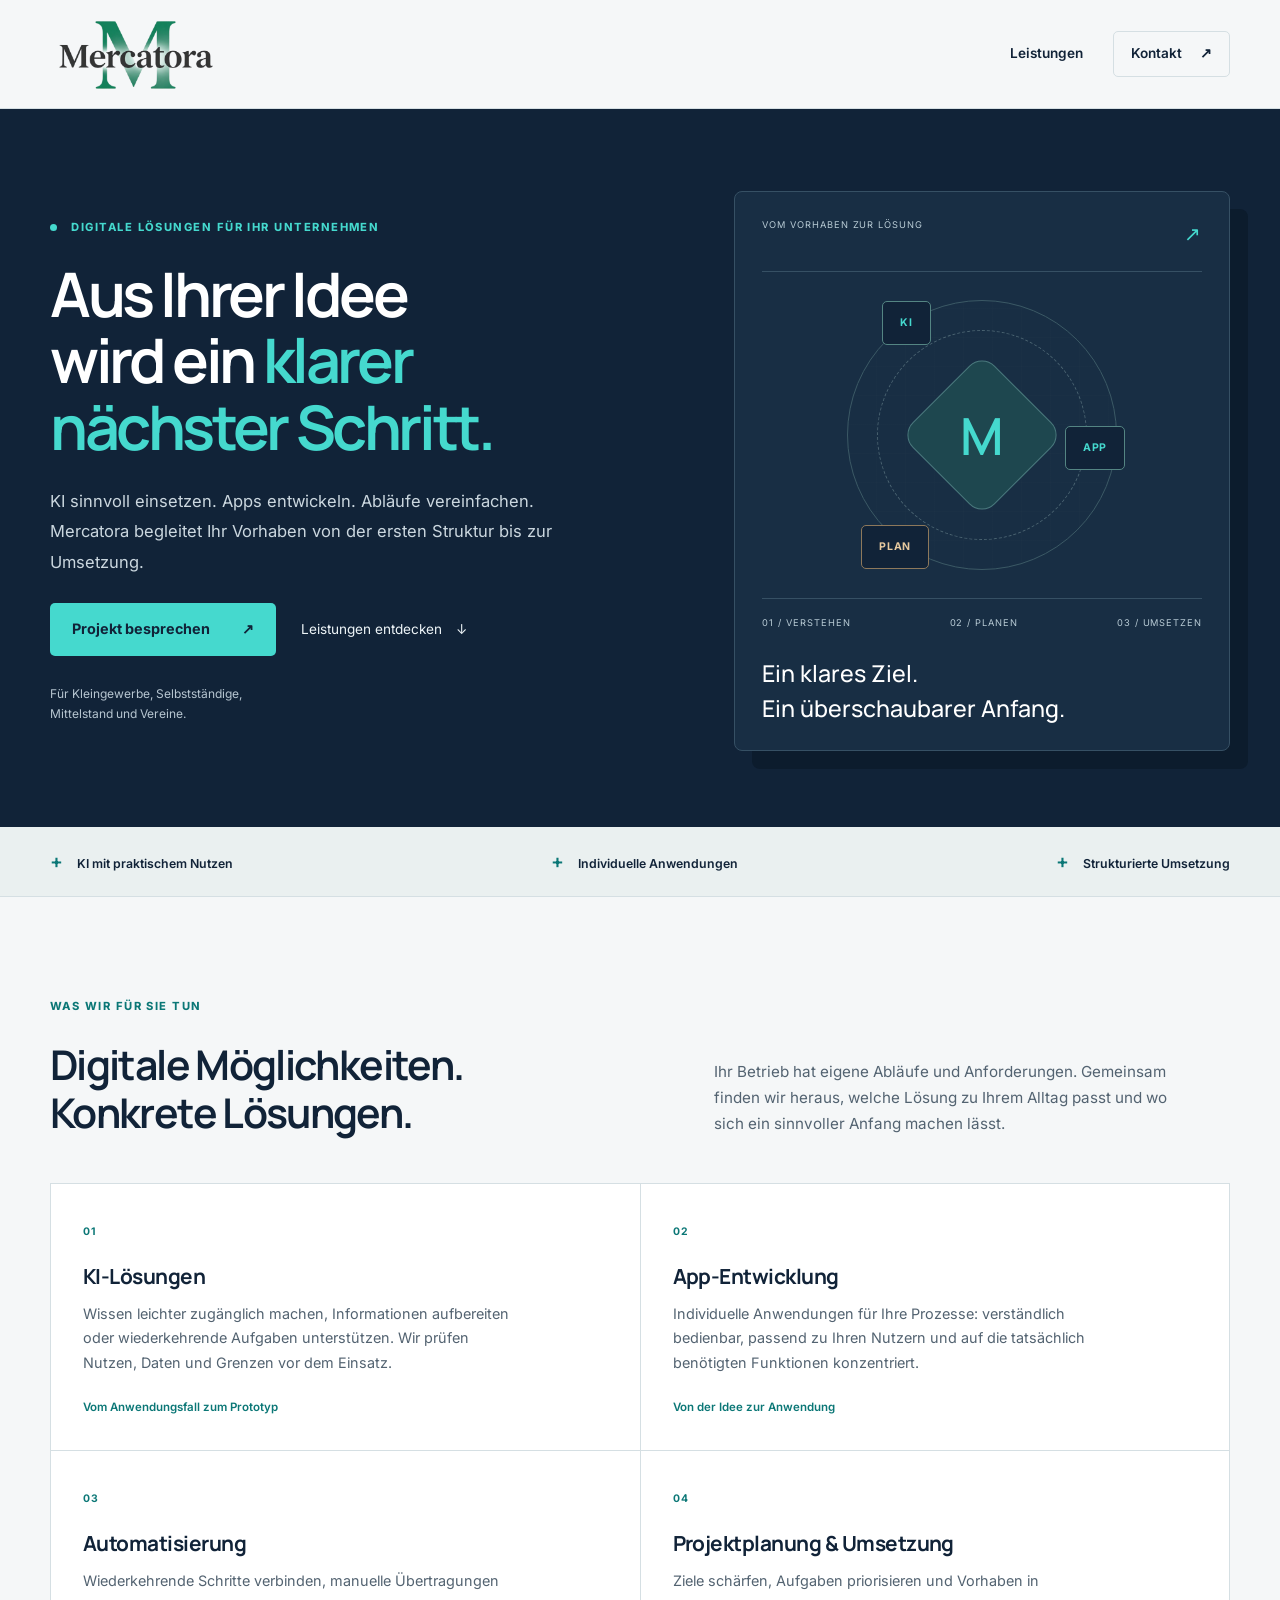
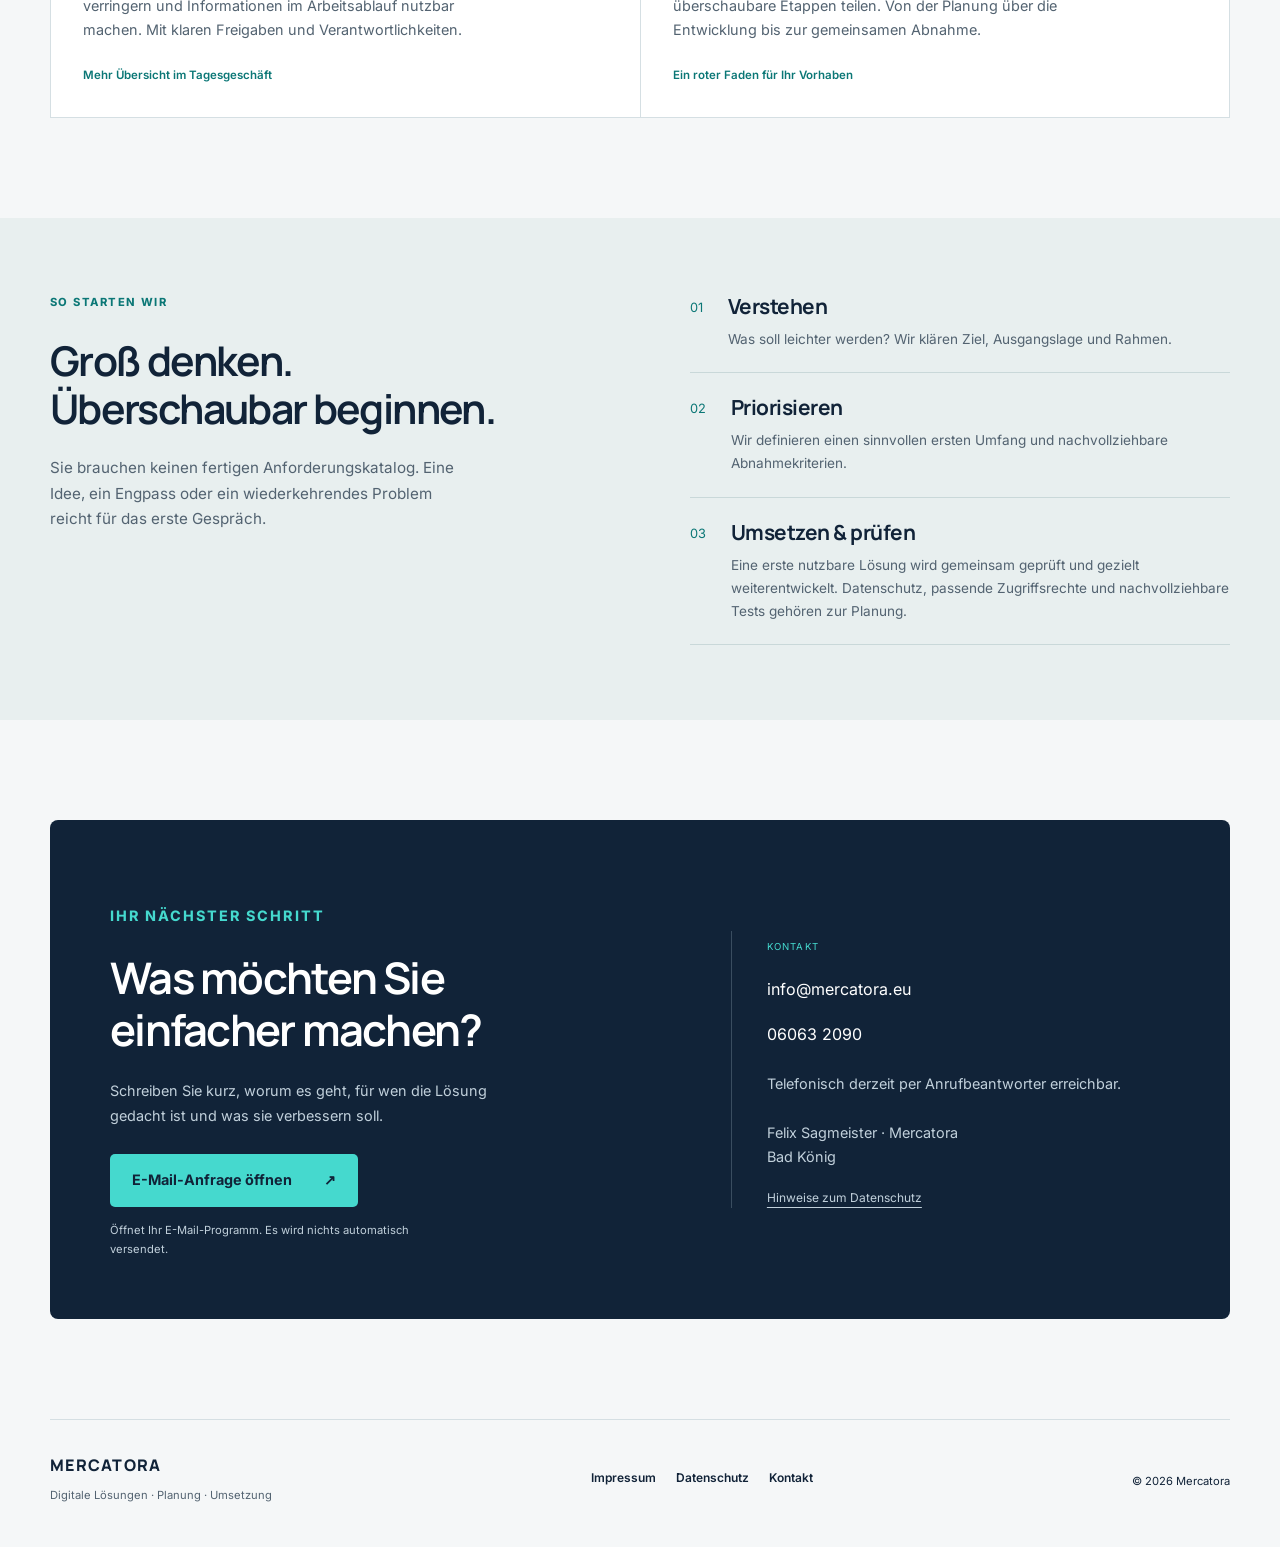
==== index.html @ 5beb7056 "Hide commerce sections and review privacy SEO and static site security" ====
<!doctype html>
<html lang="de">
<head>
<meta charset="utf-8">
<meta name="viewport" content="width=device-width, initial-scale=1">
<meta name="theme-color" content="#112338">
<meta name="referrer" content="strict-origin-when-cross-origin">
<meta http-equiv="Content-Security-Policy" content="default-src 'none'; script-src 'none'; style-src 'self'; font-src 'self'; img-src 'self'; connect-src 'none'; frame-src 'none'; worker-src 'none'; object-src 'none'; base-uri 'none'; form-action 'none'; upgrade-insecure-requests">
<link rel="icon" href="mercatora_logo_favicon.png">
<link rel="stylesheet" href="assets/site.css">
<title>Mercatora – KI, Apps & Automatisierung für Unternehmen</title>
<meta name="description" content="KI-Lösungen, App-Entwicklung, Automatisierung und Projektplanung für Kleingewerbe, Selbstständige, Mittelstand und Vereine. Von der Idee bis zur Umsetzung.">
<link rel="canonical" href="https://www.mercatora.eu/">
<meta property="og:type" content="website">
<meta property="og:locale" content="de_DE">
<meta property="og:title" content="Mercatora – KI, Apps &amp; Automatisierung für Unternehmen">
<meta property="og:description" content="Digitale Lösungen, Projektplanung und Umsetzung für Kleingewerbe, Selbstständige, Mittelstand und Vereine.">
<meta property="og:url" content="https://www.mercatora.eu/">
</head>
<body>
<a class="skip" href="#inhalt">Zum Inhalt</a>
<header>
<div class="wrap nav">
<a class="brand" href="index.html" aria-label="Mercatora Startseite">
<img class="brand-logo" src="mercatora_logo.png" alt="Mercatora" width="170" height="92">

</a>
<nav aria-label="Hauptnavigation">
<a href="index.html#leistungen">Leistungen</a>
<a class="nav-contact" href="index.html#kontakt">Kontakt <span aria-hidden="true">↗</span>
</a>
</nav>
</div>
</header>
<main id="inhalt">
<section class="hero">
<div class="wrap hero-grid">
<div>
<p class="eyebrow light">
<span>
</span> DIGITALE LÖSUNGEN FÜR IHR UNTERNEHMEN</p>
<h1>Aus Ihrer Idee<br>wird ein <em>klarer<br>nächster Schritt.</em>
</h1>
<p class="intro">KI sinnvoll einsetzen. Apps entwickeln. Abläufe vereinfachen. Mercatora begleitet Ihr Vorhaben von der ersten Struktur bis zur Umsetzung.</p>
<div class="actions">
<a class="button mint" href="#kontakt">Projekt besprechen <span aria-hidden="true">↗</span>
</a>
<a class="text-link" href="#leistungen">Leistungen entdecken <span aria-hidden="true">↓</span>
</a>
</div>
<p class="audience">Für Kleingewerbe, Selbstständige,<br>Mittelstand und Vereine.</p>
</div>
<aside class="project-map" aria-label="Von der Idee zur Umsetzung">
<div class="map-top">
<span>VOM VORHABEN ZUR LÖSUNG</span>
<span aria-hidden="true">↗</span>
</div>
<div class="orbit" aria-hidden="true">
<div class="orbit-inner">
<span>M</span>
</div>
<b class="node n1">KI</b>
<b class="node n2">APP</b>
<b class="node n3">PLAN</b>
</div>
<div class="map-bottom">
<span>01 / VERSTEHEN</span>
<span>02 / PLANEN</span>
<span>03 / UMSETZEN</span>
</div>
<p>Ein klares Ziel.<br>Ein überschaubarer Anfang.</p>
</aside>
</div>
</section>
<div class="promise">
<div class="wrap">
<span>KI mit praktischem Nutzen</span>
<span>Individuelle Anwendungen</span>
<span>Strukturierte Umsetzung</span>
</div>
</div>
<section class="section wrap" id="leistungen">
<div class="section-head">
<div>
<p class="eyebrow">WAS WIR FÜR SIE TUN</p>
<h2>Digitale Möglichkeiten.<br>Konkrete Lösungen.</h2>
</div>
<p>Ihr Betrieb hat eigene Abläufe und Anforderungen. Gemeinsam finden wir heraus, welche Lösung zu Ihrem Alltag passt und wo sich ein sinnvoller Anfang machen lässt.</p>
</div>
<div class="services">
<article>
<span class="number">01</span>
<h3>KI-Lösungen</h3>
<p>Wissen leichter zugänglich machen, Informationen aufbereiten oder wiederkehrende Aufgaben unterstützen. Wir prüfen Nutzen, Daten und Grenzen vor dem Einsatz.</p>
<span class="service-note">Vom Anwendungsfall zum Prototyp</span>
</article>
<article>
<span class="number">02</span>
<h3>App-Entwicklung</h3>
<p>Individuelle Anwendungen für Ihre Prozesse: verständlich bedienbar, passend zu Ihren Nutzern und auf die tatsächlich benötigten Funktionen konzentriert.</p>
<span class="service-note">Von der Idee zur Anwendung</span>
</article>
<article>
<span class="number">03</span>
<h3>Automatisierung</h3>
<p>Wiederkehrende Schritte verbinden, manuelle Übertragungen verringern und Informationen im Arbeitsablauf nutzbar machen. Mit klaren Freigaben und Verantwortlichkeiten.</p>
<span class="service-note">Mehr Übersicht im Tagesgeschäft</span>
</article>
<article>
<span class="number">04</span>
<h3>Projektplanung & Umsetzung</h3>
<p>Ziele schärfen, Aufgaben priorisieren und Vorhaben in überschaubare Etappen teilen. Von der Planung über die Entwicklung bis zur gemeinsamen Abnahme.</p>
<span class="service-note">Ein roter Faden für Ihr Vorhaben</span>
</article>
</div>
</section>
<section class="process">
<div class="wrap process-grid">
<div>
<p class="eyebrow">SO STARTEN WIR</p>
<h2>Groß denken.<br>Überschaubar beginnen.</h2>
<p>Sie brauchen keinen fertigen Anforderungskatalog. Eine Idee, ein Engpass oder ein wiederkehrendes Problem reicht für das erste Gespräch.</p>
</div>
<ol>
<li>
<span>01</span>
<div>
<h3>Verstehen</h3>
<p>Was soll leichter werden? Wir klären Ziel, Ausgangslage und Rahmen.</p>
</div>
</li>
<li>
<span>02</span>
<div>
<h3>Priorisieren</h3>
<p>Wir definieren einen sinnvollen ersten Umfang und nachvollziehbare Abnahmekriterien.</p>
</div>
</li>
<li>
<span>03</span>
<div>
<h3>Umsetzen & prüfen</h3>
<p>Eine erste nutzbare Lösung wird gemeinsam geprüft und gezielt weiterentwickelt. Datenschutz, passende Zugriffsrechte und nachvollziehbare Tests gehören zur Planung.</p>
</div>
</li>
</ol>
</div>
</section>
<section class="section wrap" id="kontakt">
<div class="contact">
<div>
<p class="eyebrow light">IHR NÄCHSTER SCHRITT</p>
<h2>Was möchten Sie<br>einfacher machen?</h2>
<p>Schreiben Sie kurz, worum es geht, für wen die Lösung gedacht ist und was sie verbessern soll.</p>
<a class="button mint" href="mailto:info@mercatora.eu?subject=Projektanfrage%20Mercatora">E-Mail-Anfrage öffnen <span aria-hidden="true">↗</span>
</a>
<p class="mail-note">Öffnet Ihr E-Mail-Programm. Es wird nichts automatisch versendet.</p>
</div>
<div class="contact-details">
<span>KONTAKT</span>
<a href="mailto:info@mercatora.eu">info@mercatora.eu</a>
<a href="tel:+4960632090">06063 2090</a>
<p>Telefonisch derzeit per Anrufbeantworter erreichbar.</p>
<p>Felix Sagmeister · Mercatora<br>Bad König</p>
<a class="privacy-link" href="impressum.html#datenschutz">Hinweise zum Datenschutz</a>
</div>
</div>
</section>
</main>
<footer>
<div class="wrap footer">
<div>
<a class="wordmark" href="index.html">MERCATORA</a>
<p>Digitale Lösungen · Planung · Umsetzung</p>
</div>
<nav aria-label="Rechtliche Informationen">
<a href="impressum.html">Impressum</a>
<a href="impressum.html#datenschutz">Datenschutz</a>
<a href="index.html#kontakt">Kontakt</a>
</nav>
<span>© 2026 Mercatora</span>
</div>
</footer>
</body>
</html>
---- assets/site.css ----
@font-face{font-family:Manrope;src:url(fonts/manrope-latin.woff2) format('woff2');font-weight:200 800;font-display:swap}@font-face{font-family:Inter;src:url(fonts/inter-latin.woff2) format('woff2');font-weight:100 900;font-display:swap}
:root{--navy:#112338;--petrol:#0B7776;--mint:#45D9CE;--bronze:#C89B55;--off:#F5F7F8;--muted:#536371;--line:#d5dfe3}*{box-sizing:border-box}html{scroll-behavior:smooth;scroll-padding-top:110px}body{margin:0;color:var(--navy);background:var(--off);font:16px/1.7 Inter,Arial,sans-serif}h1,h2,h3,.brand,.wordmark{font-family:Manrope,Arial,sans-serif}h1,h2,h3,p{margin:0}h1{font-size:clamp(2.6rem,4.8vw,4.9rem);font-weight:650;line-height:1.08;letter-spacing:-.055em}h1 em{font-style:normal;color:var(--mint)}h2{font-size:clamp(2rem,3.2vw,3.1rem);line-height:1.18;letter-spacing:-.04em;font-weight:650}h3{font-size:1.3rem;line-height:1.3;letter-spacing:-.025em}p{color:var(--muted)}a{color:inherit;text-underline-offset:5px}a:hover{text-decoration-thickness:2px}a:focus-visible,summary:focus-visible{outline:3px solid var(--petrol);outline-offset:5px}.hero a:focus-visible,.contact a:focus-visible{outline-color:var(--mint)}.wrap{width:min(1180px,calc(100% - 64px));margin:auto}header{background:var(--off);border-bottom:1px solid var(--line)}.nav{min-height:98px;display:flex;align-items:center;justify-content:space-between;gap:28px}.brand{display:flex;align-items:center;gap:12px;text-decoration:none;font-size:1.15rem;font-weight:800;letter-spacing:.07em}.brand img{border-radius:11px}.brand small{display:block;font:11px Inter,sans-serif;letter-spacing:.025em;color:var(--muted);margin-top:4px}nav{display:flex;gap:30px;align-items:center}nav a{display:inline-flex;align-items:center;min-height:44px;text-decoration:none;font-size:.85rem;font-weight:600}.nav-contact{border:1px solid var(--line);padding:10px 17px;border-radius:5px}.nav-contact span{margin-left:18px}.skip{position:absolute;top:-100px;background:white;padding:12px;z-index:10}.skip:focus{top:0}.hero{background:var(--navy);color:white;padding:82px 0 76px}.hero-grid{display:grid;grid-template-columns:1.25fr 1fr;gap:65px;align-items:center}.eyebrow{color:var(--petrol);font-size:.7rem;letter-spacing:.13em;font-weight:750;margin-bottom:24px}.eyebrow.light{color:var(--mint)}.eyebrow span{display:inline-block;width:7px;height:7px;background:var(--mint);border-radius:50%;margin-right:10px}.intro{font-size:1.03rem;line-height:1.85;color:#cbd7df;max-width:510px;margin:26px 0}.actions{display:flex;align-items:center;gap:25px;flex-wrap:wrap}.button{display:inline-flex;justify-content:space-between;align-items:center;gap:32px;padding:14px 22px;border-radius:5px;text-decoration:none;font-size:.9rem;font-weight:700;min-height:52px}.mint{background:var(--mint);color:var(--navy)}.mint:hover{background:#83e8e0}.text-link{font-size:.85rem;text-decoration:none;color:#edf4f7}.text-link span{margin-left:10px}.audience{font-size:.75rem;color:#b7c6d1;margin-top:28px}.project-map{position:relative;min-width:0;background:#182e44;border:1px solid #365064;border-radius:8px;overflow:hidden;padding:25px 27px;box-shadow:18px 18px 0 #0c1c2d}.map-top,.map-bottom{display:flex;justify-content:space-between;font-size:.58rem;letter-spacing:.1em;color:#b8cbd5;gap:8px}.map-top{padding-bottom:20px;border-bottom:1px solid #365064}.map-top>span:last-child{color:var(--mint);font-size:1.25rem}.orbit{height:270px;width:270px;max-width:100%;margin:28px auto;position:relative;border:1px solid #3b5965;border-radius:50%;background:repeating-linear-gradient(0deg,transparent,transparent 28px,#ffffff04 29px),repeating-linear-gradient(90deg,transparent,transparent 28px,#ffffff04 29px)}.orbit:after{content:'';position:absolute;inset:29px;border:1px dashed #496270;border-radius:50%}.orbit-inner{position:absolute;inset:76px;border:1px solid #4a797d;transform:rotate(45deg);background:#1e474f;display:grid;place-items:center;border-radius:18px}.orbit-inner span{transform:rotate(-45deg);color:var(--mint);font:600 3.2rem Manrope,sans-serif}.node{position:absolute;z-index:1;font-size:.66rem;letter-spacing:.07em;background:var(--navy);padding:12px 17px;border:1px solid #548583;border-radius:5px;color:var(--mint)}.n1{top:0;left:34px}.n2{top:125px;right:-9px}.n3{bottom:0;left:13px;color:#e6c99f;border-color:#8d785b}.project-map>p{color:white;font:500 1.45rem/1.5 Manrope,sans-serif;margin-top:25px}.map-bottom{padding-top:16px;border-top:1px solid #365064}.promise{border-bottom:1px solid var(--line);background:#eaf0f0}.promise .wrap{display:flex;justify-content:space-between;gap:20px;padding:18px 0;font-size:.77rem;font-weight:600}.promise span:before{content:'+';color:var(--petrol);font-size:1.2rem;margin-right:14px}.section{padding-top:100px;padding-bottom:100px}.section-head{display:grid;grid-template-columns:1.15fr 1fr;gap:70px;align-items:end;margin-bottom:46px}.section-head>p{max-width:480px;font-size:.95rem}.services{display:grid;grid-template-columns:repeat(2,1fr);border-top:1px solid var(--line);border-left:1px solid var(--line)}.services article{padding:32px;border-right:1px solid var(--line);border-bottom:1px solid var(--line);background:#fff}.number{font-size:.65rem;letter-spacing:.1em;color:var(--petrol);font-weight:700}.services h3{margin:20px 0 12px}.services p{font-size:.9rem;max-width:48ch}.service-note{display:block;font-size:.72rem;font-weight:600;margin-top:23px;color:var(--petrol)}.process{background:#e8efef;padding:75px 0}.process-grid{display:grid;grid-template-columns:1fr 1fr;gap:100px}.process-grid>div>p:last-child{margin-top:22px;max-width:42ch;font-size:.95rem}ol{list-style:none;margin:0;padding:0}ol li{display:flex;gap:25px;padding:21px 0;border-bottom:1px solid #c9d8d9}ol li:first-child{padding-top:0}ol li>span{color:var(--petrol);font-size:.8rem;padding-top:4px}ol p{font-size:.85rem;margin-top:8px}.projects{display:grid;grid-template-columns:repeat(3,1fr);gap:26px}.project-art{height:220px;padding:28px;position:relative;display:flex;align-items:center;font:600 2rem/1.2 Manrope,sans-serif;letter-spacing:-.04em;overflow:hidden}.project-art:after{content:'';position:absolute;right:-40px;bottom:-90px;border:1px solid currentColor;width:260px;height:260px;border-radius:50%;opacity:.15}.project-art span{position:absolute;right:20px;top:15px;font:12px Inter,sans-serif;opacity:.65}.art1{background:#112338;color:#45D9CE}.art2{background:#dfece9;color:#174b49}.art3{background:#eae5dd;color:#594629}.projects h3{margin:22px 0 7px}.projects p{font-size:.8rem}.areas{background:#fff;border-block:1px solid var(--line);padding:80px 0}.area-grid{display:grid;grid-template-columns:1fr 1fr;gap:100px}.area-grid>div>p:last-child{margin-top:25px;max-width:40ch}.area-grid article{padding-bottom:30px}.area-grid article+article{border-top:1px solid var(--line);padding-top:30px}.area-grid h3{margin:12px 0}.area-grid article p{font-size:.9rem}.inline-link{display:inline-block;color:var(--petrol);font-size:.85rem;font-weight:650;margin-top:18px;text-decoration:none}.inline-link span{margin-left:20px}.contact{background:var(--navy);color:white;padding:60px;display:grid;grid-template-columns:1.3fr 1fr;gap:50px;border-radius:8px}.contact h2{font-size:clamp(2rem,3.4vw,3.4rem)}.contact p{color:#c1d0db;margin-top:24px;font-size:.9rem;max-width:46ch}.contact .button{margin-top:26px}.contact .mail-note{font-size:.7rem;margin-top:14px}.contact-details{align-self:center;padding-left:35px;border-left:1px solid #3a4d60;min-width:0}.contact-details>span{font-size:.6rem;letter-spacing:.12em;color:var(--mint)}.contact-details>a{display:block;text-decoration:none;margin-top:18px;overflow-wrap:anywhere;font-size:1rem}.contact-details .privacy-link{font-size:.75rem;color:#c1d0db;text-decoration:underline}.footer{display:flex;justify-content:space-between;gap:30px;align-items:center;padding-top:32px;padding-bottom:42px;border-top:1px solid var(--line)}.wordmark{font-size:1rem;font-weight:800;letter-spacing:.08em;text-decoration:none}.footer p,.footer>span{font-size:.7rem;margin-top:7px}.footer nav{gap:20px}.footer nav a{font-size:.75rem}.legal{max-width:850px}.legal h1{font-size:3rem}.legal h2{font-size:1.7rem;margin-top:36px;margin-bottom:18px}.legal h3{font-size:1.1rem;margin:28px 0 12px}.legal p{margin:14px 0}.legal address{font-style:normal}.legal ul{color:var(--muted)}.legal .eyebrow{margin-top:0}.legal a{overflow-wrap:anywhere}.legal details{margin:24px 0;padding:20px;border:1px solid var(--line)}.legal summary{cursor:pointer;font-weight:650}.whisky-hero{background:var(--navy);color:white;padding:70px 0}.whisky-hero p:not(.eyebrow){color:#c1d0db;margin:25px 0;max-width:65ch}.whisky-hero h1{font-size:clamp(2.5rem,5vw,4.5rem)}.whisky-list{padding:35px;background:white;border:1px solid var(--line);margin-top:35px}.whisky-list p{margin:18px 0}.whisky-list .button{background:var(--petrol);color:white}
@media(min-width:1500px){.hero{padding:100px 0}}@media(max-width:1000px){.hero-grid{gap:35px}.project-map{padding:20px}.orbit{width:225px;height:225px}.orbit-inner{inset:60px}.section-head{gap:30px}.process-grid,.area-grid{gap:45px}.contact{padding:38px;gap:30px}.contact-details{padding-left:25px}.nav{gap:18px}nav{gap:18px}}
@media(max-width:760px){.wrap{width:calc(100% - 40px)}.nav{flex-direction:column;align-items:flex-start;padding:18px 0;gap:17px}header nav{width:100%;justify-content:space-between;gap:10px;flex-wrap:wrap}nav a{font-size:.75rem}.nav-contact{padding:7px 10px}.nav-contact span{margin-left:6px}.hero{padding:48px 0}.hero-grid{grid-template-columns:1fr;gap:40px}h1{font-size:clamp(2.55rem,8vw,4rem)}.intro{font-size:.95rem}.project-map{max-width:450px;width:100%;box-shadow:8px 8px 0 #0c1c2d}.orbit{width:235px;height:235px;margin:25px auto}.project-map>p{font-size:1.2rem}.promise .wrap{flex-direction:column;gap:4px;padding:15px 0}.section{padding-top:60px;padding-bottom:60px}.section-head,.process-grid,.area-grid,.contact{grid-template-columns:1fr;gap:30px}.section-head{margin-bottom:30px}.services{grid-template-columns:1fr}.services article{padding:26px}.process,.areas{padding:55px 0}.projects{grid-template-columns:1fr}.project-art{height:180px}.projects h3{margin-top:15px}.projects article{padding-bottom:10px}.contact{padding:30px 24px}.contact-details{border-left:0;border-top:1px solid #3a4d60;padding:25px 0 0}.footer{flex-direction:column;align-items:flex-start;gap:23px}.footer nav{flex-wrap:wrap}.eyebrow{font-size:.6rem}.legal h1{font-size:2.4rem}.whisky-list{padding:23px}.button{max-width:100%}.legal{padding-top:40px}}
@media(prefers-reduced-motion:reduce){html{scroll-behavior:auto}}

.brand-symbol{width:42px;height:42px;display:grid;place-items:center;background:var(--navy);color:var(--mint);border-radius:9px;font-size:1.5rem;letter-spacing:-.08em;font-weight:600;flex-shrink:0}

.brand .brand-logo{width:170px;height:92px;object-fit:cover;border-radius:0;display:block}.nav{min-height:108px}@media(max-width:760px){.nav{flex-direction:row;align-items:center;padding:8px 0;gap:12px}.brand .brand-logo{width:140px;height:84px}header nav{width:auto;gap:15px;justify-content:flex-end}.nav-contact{padding:7px 10px}}
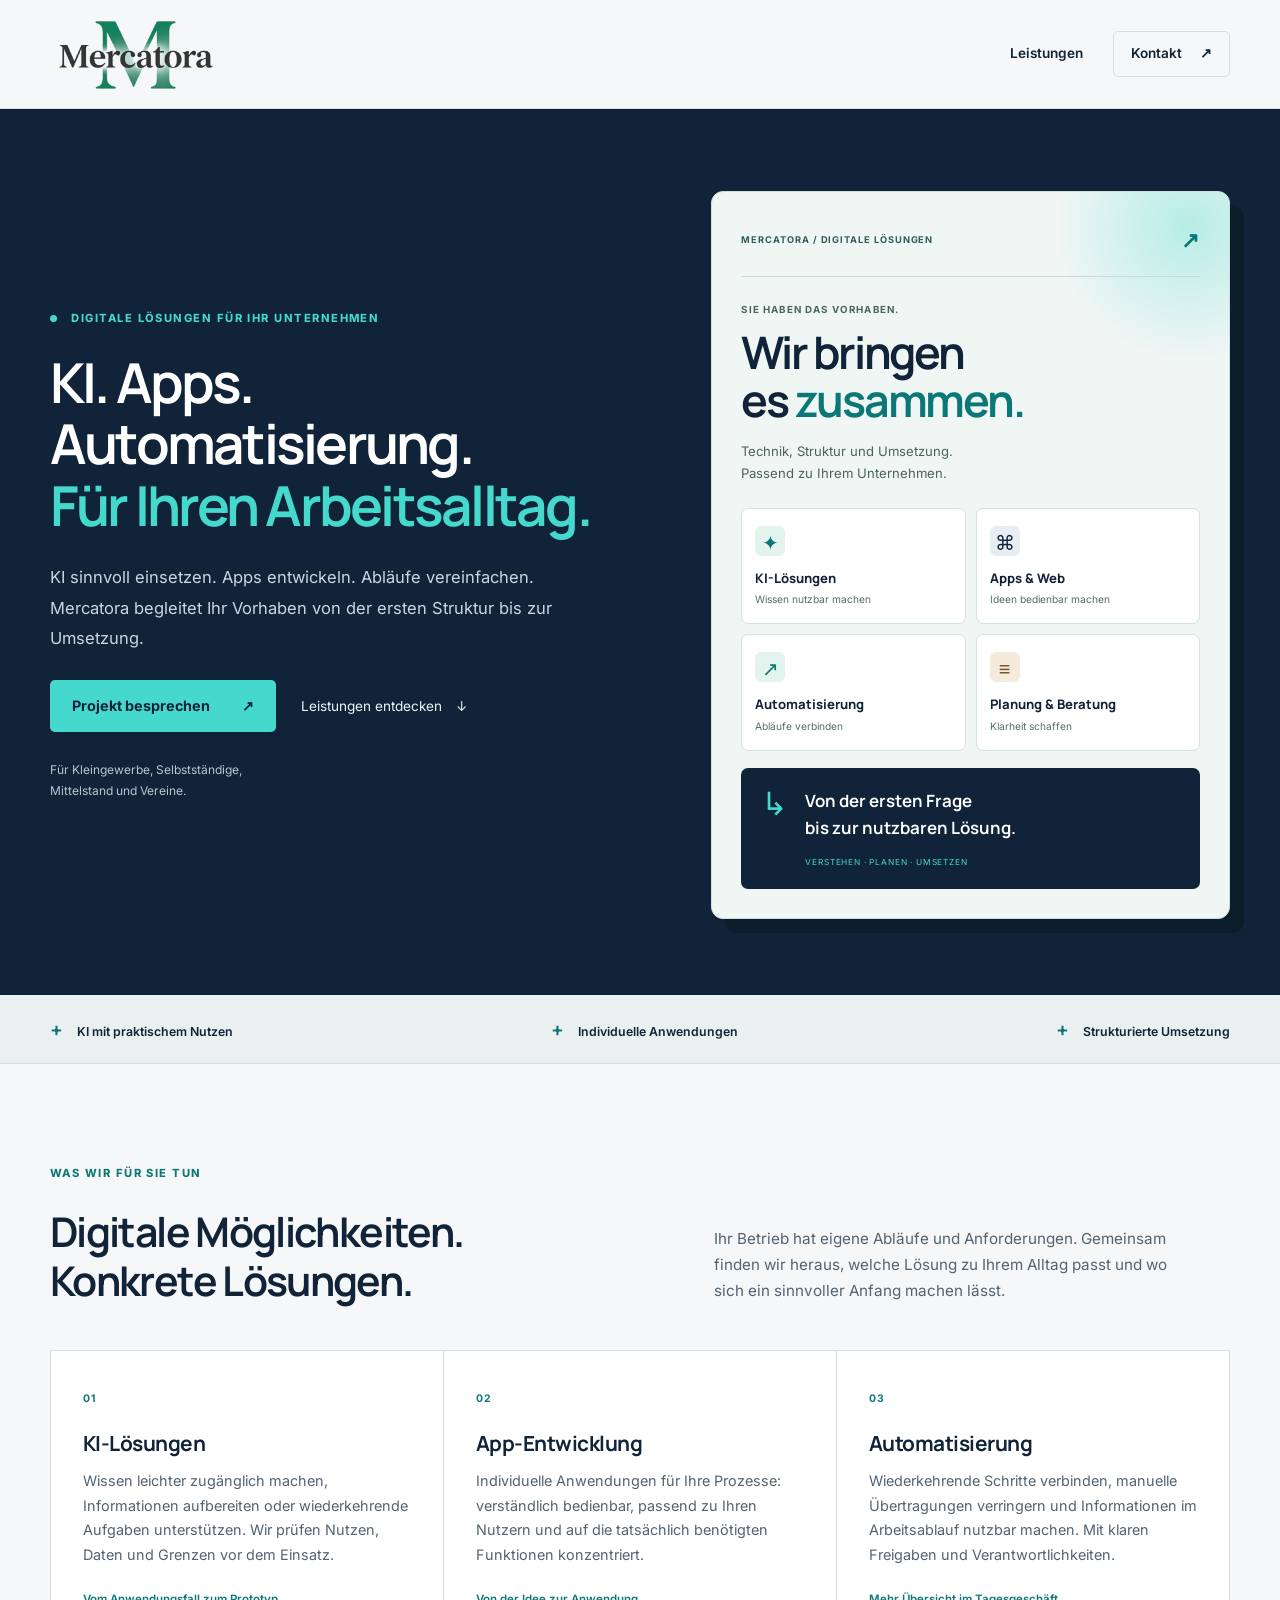
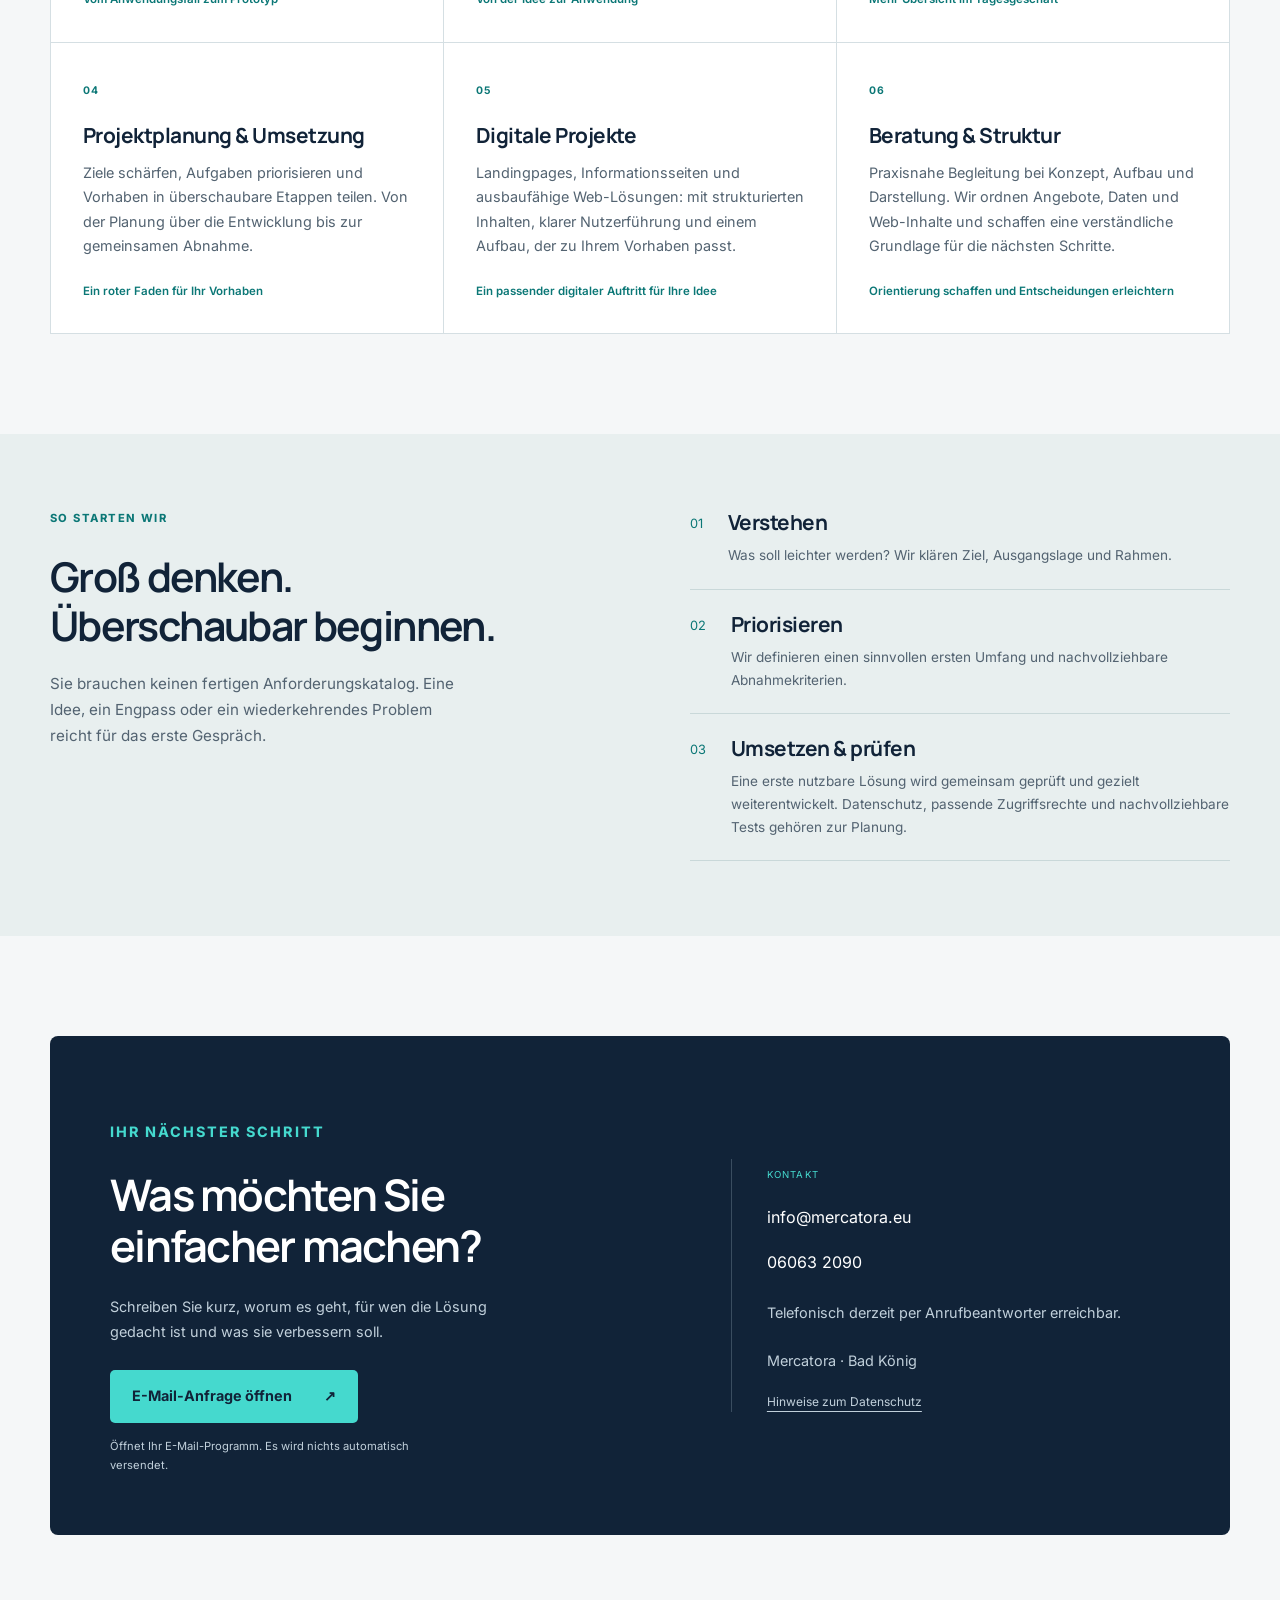
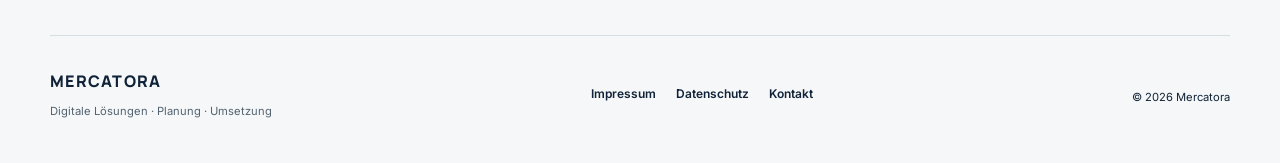
==== commit 0f0f8a43: "Make service offering prominent and expand digital project consulting content" ====
--- a/index.html
+++ b/index.html
@@ -39,8 +39,7 @@
 <p class="eyebrow light">
 <span>
 </span> DIGITALE LÖSUNGEN FÜR IHR UNTERNEHMEN</p>
-<h1>Aus Ihrer Idee<br>wird ein <em>klarer<br>nächster Schritt.</em>
-</h1>
+<h1>KI. Apps.<br>Automatisierung.<br><em>Für Ihren Arbeitsalltag.</em></h1>
 <p class="intro">KI sinnvoll einsetzen. Apps entwickeln. Abläufe vereinfachen. Mercatora begleitet Ihr Vorhaben von der ersten Struktur bis zur Umsetzung.</p>
 <div class="actions">
 <a class="button mint" href="#kontakt">Projekt besprechen <span aria-hidden="true">↗</span>
@@ -50,25 +49,18 @@
 </div>
 <p class="audience">Für Kleingewerbe, Selbstständige,<br>Mittelstand und Vereine.</p>
 </div>
-<aside class="project-map" aria-label="Von der Idee zur Umsetzung">
-<div class="map-top">
-<span>VOM VORHABEN ZUR LÖSUNG</span>
-<span aria-hidden="true">↗</span>
+<aside class="solution-studio" aria-label="Unser Angebot: von der Idee bis zur Umsetzung">
+<div class="studio-top"><span>MERCATORA / DIGITALE LÖSUNGEN</span><span aria-hidden="true">↗</span></div>
+<p class="studio-kicker">SIE HABEN DAS VORHABEN.</p>
+<h2>Wir bringen<br>es <em>zusammen.</em></h2>
+<p class="studio-intro">Technik, Struktur und Umsetzung.<br>Passend zu Ihrem Unternehmen.</p>
+<div class="studio-grid">
+<div class="studio-tile"><span class="studio-icon" aria-hidden="true">✦</span><strong>KI-Lösungen</strong><small>Wissen nutzbar machen</small></div>
+<div class="studio-tile"><span class="studio-icon" aria-hidden="true">⌘</span><strong>Apps & Web</strong><small>Ideen bedienbar machen</small></div>
+<div class="studio-tile"><span class="studio-icon" aria-hidden="true">↗</span><strong>Automatisierung</strong><small>Abläufe verbinden</small></div>
+<div class="studio-tile"><span class="studio-icon" aria-hidden="true">≡</span><strong>Planung & Beratung</strong><small>Klarheit schaffen</small></div>
 </div>
-<div class="orbit" aria-hidden="true">
-<div class="orbit-inner">
-<span>M</span>
-</div>
-<b class="node n1">KI</b>
-<b class="node n2">APP</b>
-<b class="node n3">PLAN</b>
-</div>
-<div class="map-bottom">
-<span>01 / VERSTEHEN</span>
-<span>02 / PLANEN</span>
-<span>03 / UMSETZEN</span>
-</div>
-<p>Ein klares Ziel.<br>Ein überschaubarer Anfang.</p>
+<div class="studio-result"><span aria-hidden="true">↳</span><div><strong>Von der ersten Frage<br>bis zur nutzbaren Lösung.</strong><small>VERSTEHEN · PLANEN · UMSETZEN</small></div></div>
 </aside>
 </div>
 </section>
@@ -111,6 +103,18 @@
 <h3>Projektplanung & Umsetzung</h3>
 <p>Ziele schärfen, Aufgaben priorisieren und Vorhaben in überschaubare Etappen teilen. Von der Planung über die Entwicklung bis zur gemeinsamen Abnahme.</p>
 <span class="service-note">Ein roter Faden für Ihr Vorhaben</span>
+</article>
+<article>
+<span class="number">05</span>
+<h3>Digitale Projekte</h3>
+<p>Landingpages, Informationsseiten und ausbaufähige Web-Lösungen: mit strukturierten Inhalten, klarer Nutzerführung und einem Aufbau, der zu Ihrem Vorhaben passt.</p>
+<span class="service-note">Ein passender digitaler Auftritt für Ihre Idee</span>
+</article>
+<article>
+<span class="number">06</span>
+<h3>Beratung & Struktur</h3>
+<p>Praxisnahe Begleitung bei Konzept, Aufbau und Darstellung. Wir ordnen Angebote, Daten und Web-Inhalte und schaffen eine verständliche Grundlage für die nächsten Schritte.</p>
+<span class="service-note">Orientierung schaffen und Entscheidungen erleichtern</span>
 </article>
 </div>
 </section>
@@ -161,7 +165,7 @@
 <a href="mailto:info@mercatora.eu">info@mercatora.eu</a>
 <a href="tel:+4960632090">06063 2090</a>
 <p>Telefonisch derzeit per Anrufbeantworter erreichbar.</p>
-<p>Felix Sagmeister · Mercatora<br>Bad König</p>
+<p>Mercatora · Bad König</p>
 <a class="privacy-link" href="impressum.html#datenschutz">Hinweise zum Datenschutz</a>
 </div>
 </div>
--- a/assets/site.css
+++ b/assets/site.css
@@ -7,3 +7,15 @@
 .brand-symbol{width:42px;height:42px;display:grid;place-items:center;background:var(--navy);color:var(--mint);border-radius:9px;font-size:1.5rem;letter-spacing:-.08em;font-weight:600;flex-shrink:0}
 
 .brand .brand-logo{width:170px;height:92px;object-fit:cover;border-radius:0;display:block}.nav{min-height:108px}@media(max-width:760px){.nav{flex-direction:row;align-items:center;padding:8px 0;gap:12px}.brand .brand-logo{width:140px;height:84px}header nav{width:auto;gap:15px;justify-content:flex-end}.nav-contact{padding:7px 10px}}
+
+/* Offer studio: a readable service overview, without scripts or external assets. */
+.hero h1{font-size:clamp(2rem,4.3vw,4.2rem);line-height:1.12;letter-spacing:-.05em}.hero-grid{grid-template-columns:1.15fr 1fr;gap:65px}
+.solution-studio{min-width:0;position:relative;padding:29px;background:#f0f6f4;color:var(--navy);border-radius:12px;box-shadow:14px 14px 0 #0b1c2b;overflow:hidden;border:1px solid #cde1dc}
+.solution-studio:before{content:'';position:absolute;right:-95px;top:-100px;width:270px;height:270px;background:radial-gradient(circle,#45d9ce55,transparent 70%);pointer-events:none}
+.studio-top{position:relative;display:flex;justify-content:space-between;align-items:center;gap:12px;border-bottom:1px solid #c6dcd6;padding-bottom:17px;font-size:.58rem;letter-spacing:.1em;font-weight:700;color:#315c5c}.studio-top>span:last-child{font-size:1.4rem;color:var(--petrol)}
+.solution-studio .studio-kicker{margin:25px 0 9px;color:#486560;font-size:.61rem;letter-spacing:.12em;font-weight:700}.solution-studio h2{font-size:clamp(2.25rem,3.5vw,3.3rem);line-height:1.08;letter-spacing:-.05em;position:relative}.solution-studio h2 em{color:var(--petrol);font-style:normal}.solution-studio .studio-intro{margin:17px 0 23px;color:#4c625e;font-size:.82rem;line-height:1.65}
+.studio-grid{display:grid;grid-template-columns:1fr 1fr;gap:10px}.studio-tile{background:#fff;border:1px solid #d3e3dd;padding:17px 13px 16px;border-radius:7px;min-width:0}.studio-icon{display:grid;place-items:center;width:30px;height:30px;background:#e3f3ee;border-radius:6px;font-size:1.25rem;color:var(--petrol);margin-bottom:13px}.studio-tile:nth-child(2) .studio-icon{background:#e8edf4;color:var(--navy)}.studio-tile:nth-child(4) .studio-icon{background:#f4ebdc;color:#705024}.studio-tile strong{display:block;font:750 .82rem/1.4 Manrope,sans-serif}.studio-tile small{display:block;margin-top:5px;color:#596c65;font-size:.64rem;line-height:1.5}
+.studio-result{display:flex;gap:17px;align-items:flex-start;background:var(--navy);border-radius:7px;color:white;padding:20px;margin-top:17px}.studio-result>span{font-size:2rem;color:var(--mint);line-height:1}.studio-result strong{font:650 1.06rem/1.45 Manrope,sans-serif}.studio-result small{display:block;font-size:.52rem;letter-spacing:.1em;color:var(--mint);margin-top:12px}
+@media(min-width:1100px){.services{grid-template-columns:repeat(3,1fr)}}
+@media(max-width:1000px){.hero-grid{gap:30px}.solution-studio{padding:22px}.studio-tile{padding:14px 11px}.studio-tile strong{font-size:.75rem}}
+@media(max-width:760px){.hero-grid{grid-template-columns:1fr;gap:38px}.solution-studio{width:100%;max-width:480px;padding:23px;box-shadow:7px 7px 0 #0b1c2b}.solution-studio h2{font-size:2.6rem}.studio-tile strong{font-size:.78rem}.hero h1{font-size:clamp(2rem,6.7vw,3.3rem)}.studio-tile small{font-size:.6rem}.studio-result{padding:17px}.studio-result strong{font-size:1rem}}
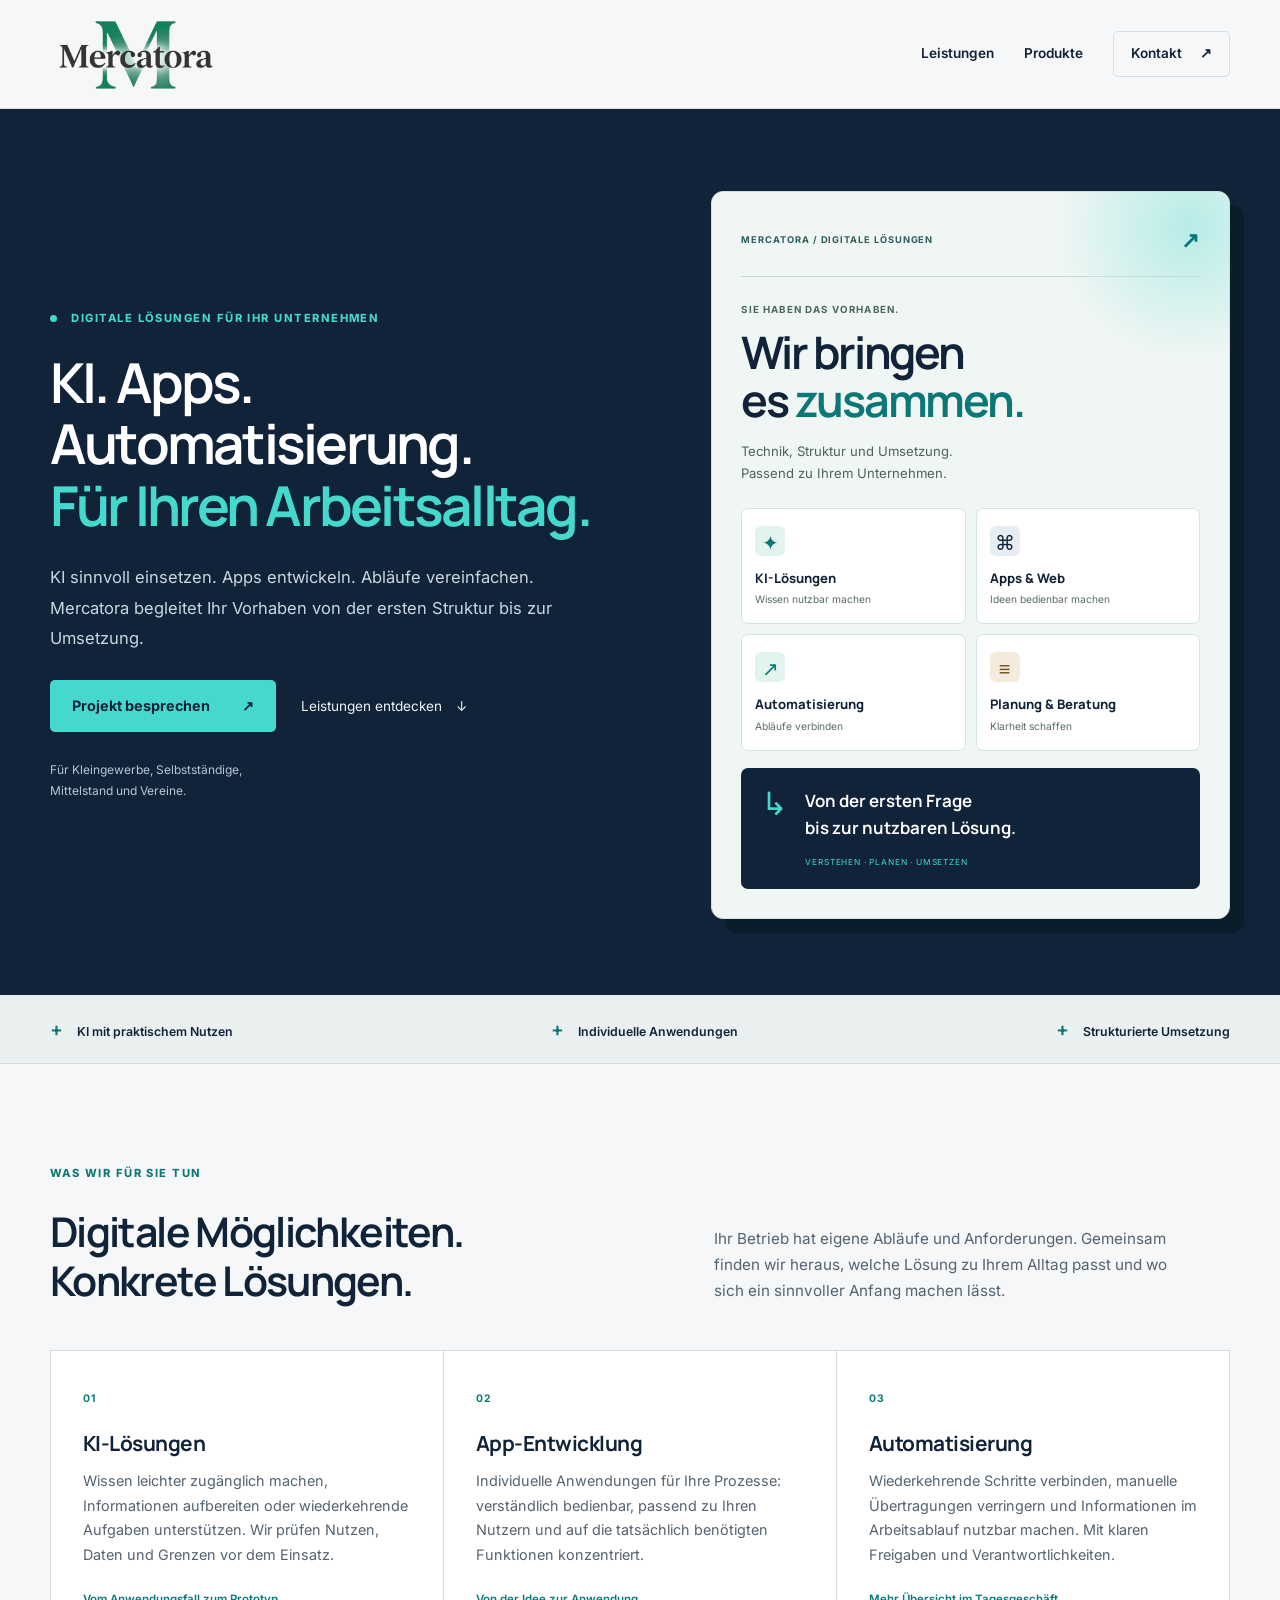
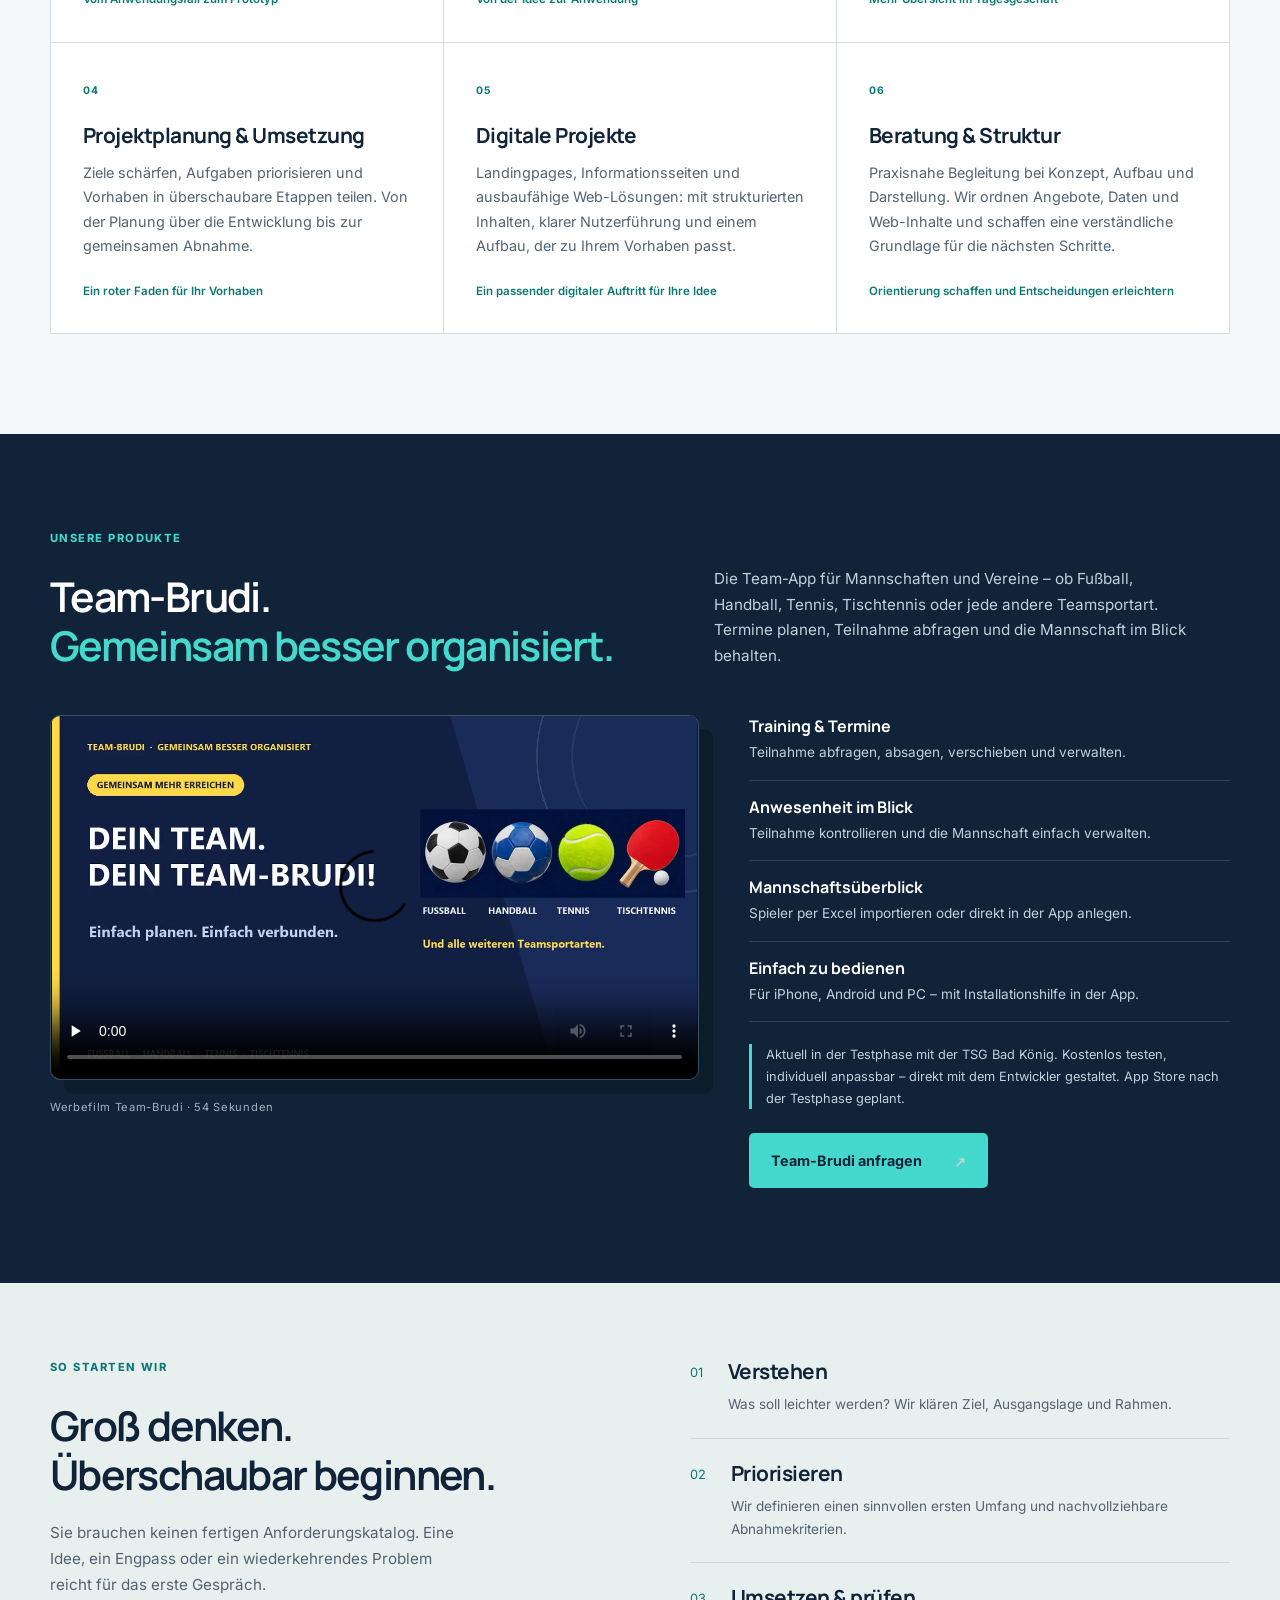
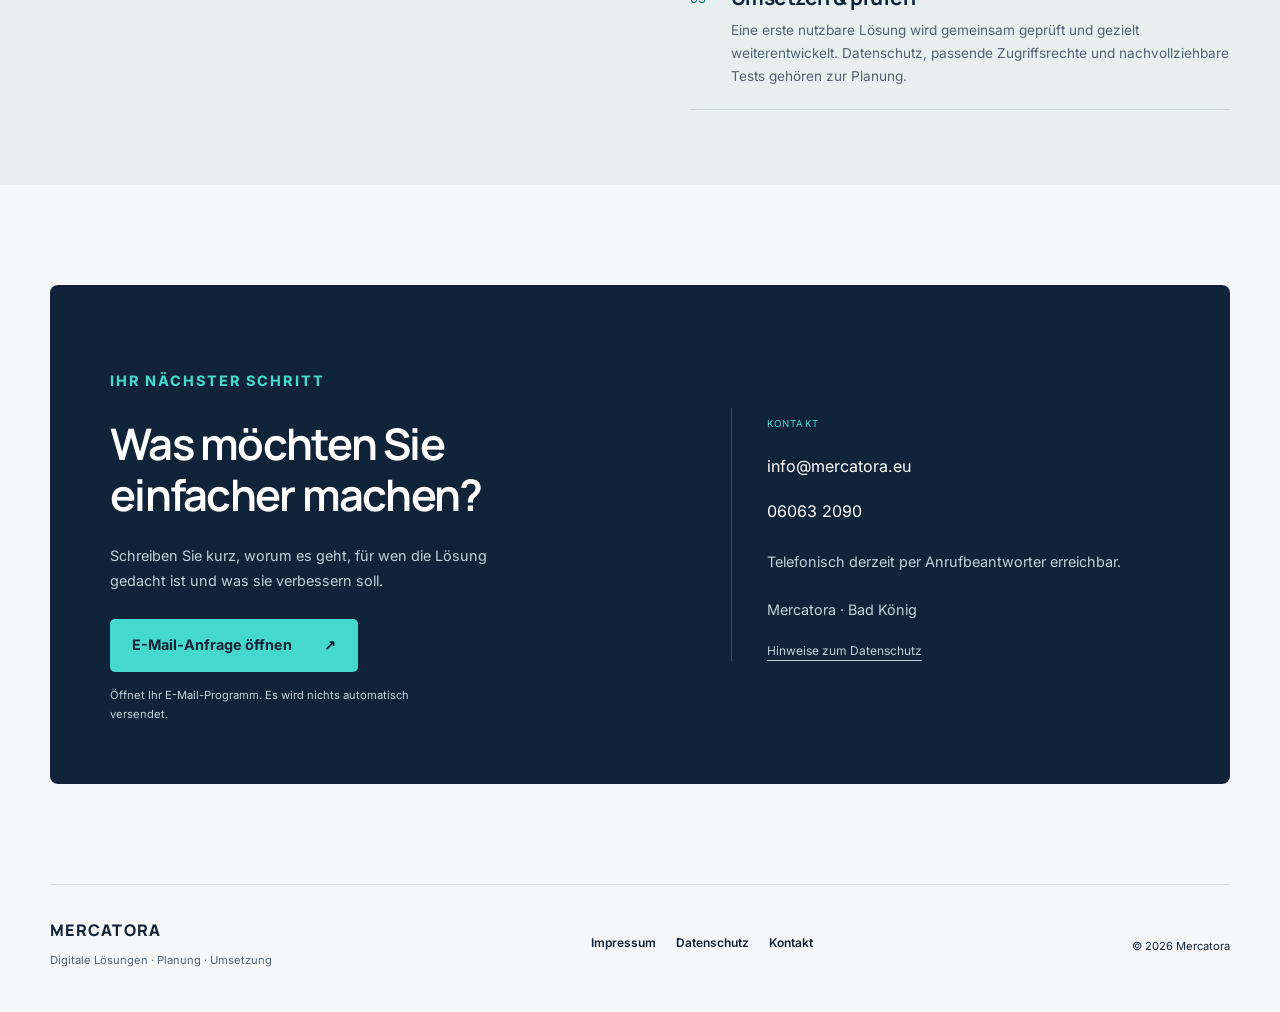
==== commit cd6a4515: "Produkte: Team-Brudi mit Werbefilm auf dem Onepager Co-Authored-By: Claude Opus 5.5 <noreply@anthrop" ====
--- a/index.html
+++ b/index.html
@@ -5,7 +5,7 @@
 <meta name="viewport" content="width=device-width, initial-scale=1">
 <meta name="theme-color" content="#112338">
 <meta name="referrer" content="strict-origin-when-cross-origin">
-<meta http-equiv="Content-Security-Policy" content="default-src 'none'; script-src 'none'; style-src 'self'; font-src 'self'; img-src 'self'; connect-src 'none'; frame-src 'none'; worker-src 'none'; object-src 'none'; base-uri 'none'; form-action 'none'; upgrade-insecure-requests">
+<meta http-equiv="Content-Security-Policy" content="default-src 'none'; script-src 'none'; style-src 'self'; font-src 'self'; img-src 'self'; media-src 'self'; connect-src 'none'; frame-src 'none'; worker-src 'none'; object-src 'none'; base-uri 'none'; form-action 'none'; upgrade-insecure-requests">
 <link rel="icon" href="mercatora_logo_favicon.png">
 <link rel="stylesheet" href="assets/site.css">
 <title>Mercatora – KI, Apps & Automatisierung für Unternehmen</title>
@@ -27,6 +27,7 @@
 </a>
 <nav aria-label="Hauptnavigation">
 <a href="index.html#leistungen">Leistungen</a>
+<a href="index.html#produkte">Produkte</a>
 <a class="nav-contact" href="index.html#kontakt">Kontakt <span aria-hidden="true">↗</span>
 </a>
 </nav>
@@ -118,6 +119,36 @@
 </article>
 </div>
 </section>
+<section class="products" id="produkte">
+<div class="wrap">
+<div class="section-head">
+<div>
+<p class="eyebrow light">UNSERE PRODUKTE</p>
+<h2>Team-Brudi.<br><em>Gemeinsam besser organisiert.</em></h2>
+</div>
+<p>Die Team-App für Mannschaften und Vereine – ob Fußball, Handball, Tennis, Tischtennis oder jede andere Teamsportart. Termine planen, Teilnahme abfragen und die Mannschaft im Blick behalten.</p>
+</div>
+<div class="product-grid">
+<figure class="product-video">
+<video controls preload="none" playsinline poster="assets/media/team-brudi-poster.jpg" width="1280" height="720" aria-label="Werbefilm Team-Brudi">
+<source src="assets/media/team-brudi-werbefilm.mp4" type="video/mp4">
+Ihr Browser kann dieses Video nicht abspielen. <a href="assets/media/team-brudi-werbefilm.mp4">Video herunterladen</a>.
+</video>
+<figcaption>Werbefilm Team-Brudi · 54 Sekunden</figcaption>
+</figure>
+<div class="product-info">
+<ul>
+<li><strong>Training &amp; Termine</strong><span>Teilnahme abfragen, absagen, verschieben und verwalten.</span></li>
+<li><strong>Anwesenheit im Blick</strong><span>Teilnahme kontrollieren und die Mannschaft einfach verwalten.</span></li>
+<li><strong>Mannschaftsüberblick</strong><span>Spieler per Excel importieren oder direkt in der App anlegen.</span></li>
+<li><strong>Einfach zu bedienen</strong><span>Für iPhone, Android und PC – mit Installationshilfe in der App.</span></li>
+</ul>
+<p class="product-note">Aktuell in der Testphase mit der TSG Bad König. Kostenlos testen, individuell anpassbar – direkt mit dem Entwickler gestaltet. App Store nach der Testphase geplant.</p>
+<a class="button mint" href="mailto:info@mercatora.eu?subject=Team-Brudi%20testen">Team-Brudi anfragen <span aria-hidden="true">↗</span></a>
+</div>
+</div>
+</div>
+</section>
 <section class="process">
 <div class="wrap process-grid">
 <div>
--- a/assets/site.css
+++ b/assets/site.css
@@ -19,3 +19,5 @@
 @media(min-width:1100px){.services{grid-template-columns:repeat(3,1fr)}}
 @media(max-width:1000px){.hero-grid{gap:30px}.solution-studio{padding:22px}.studio-tile{padding:14px 11px}.studio-tile strong{font-size:.75rem}}
 @media(max-width:760px){.hero-grid{grid-template-columns:1fr;gap:38px}.solution-studio{width:100%;max-width:480px;padding:23px;box-shadow:7px 7px 0 #0b1c2b}.solution-studio h2{font-size:2.6rem}.studio-tile strong{font-size:.78rem}.hero h1{font-size:clamp(2rem,6.7vw,3.3rem)}.studio-tile small{font-size:.6rem}.studio-result{padding:17px}.studio-result strong{font-size:1rem}}
+.products{background:var(--navy);color:#fff;padding:95px 0}.products h2 em{font-style:normal;color:var(--mint)}.products .section-head>p{color:#c1d0db}.product-grid{display:grid;grid-template-columns:1.35fr 1fr;gap:50px;align-items:start}.product-video{margin:0;min-width:0}.product-video video{display:block;width:100%;height:auto;aspect-ratio:16/9;background:#0b1c2b;border-radius:10px;border:1px solid #365064;box-shadow:14px 14px 0 #0b1c2b}.product-video figcaption{font-size:.7rem;letter-spacing:.06em;color:#9fb3c1;margin-top:18px}.product-info ul{list-style:none;margin:0;padding:0}.product-info li{padding:15px 0;border-bottom:1px solid #2c4256}.product-info li:first-child{padding-top:0}.product-info strong{display:block;font:700 1rem/1.4 Manrope,sans-serif}.product-info span{display:block;color:#c1d0db;font-size:.85rem;margin-top:4px}.product-note{color:#c1d0db;font-size:.8rem;margin:22px 0 24px;padding-left:14px;border-left:3px solid var(--mint)}
+@media(max-width:1000px){.product-grid{gap:30px}}@media(max-width:760px){.products{padding:60px 0}.product-grid{grid-template-columns:1fr}.product-video video{box-shadow:7px 7px 0 #0b1c2b}}
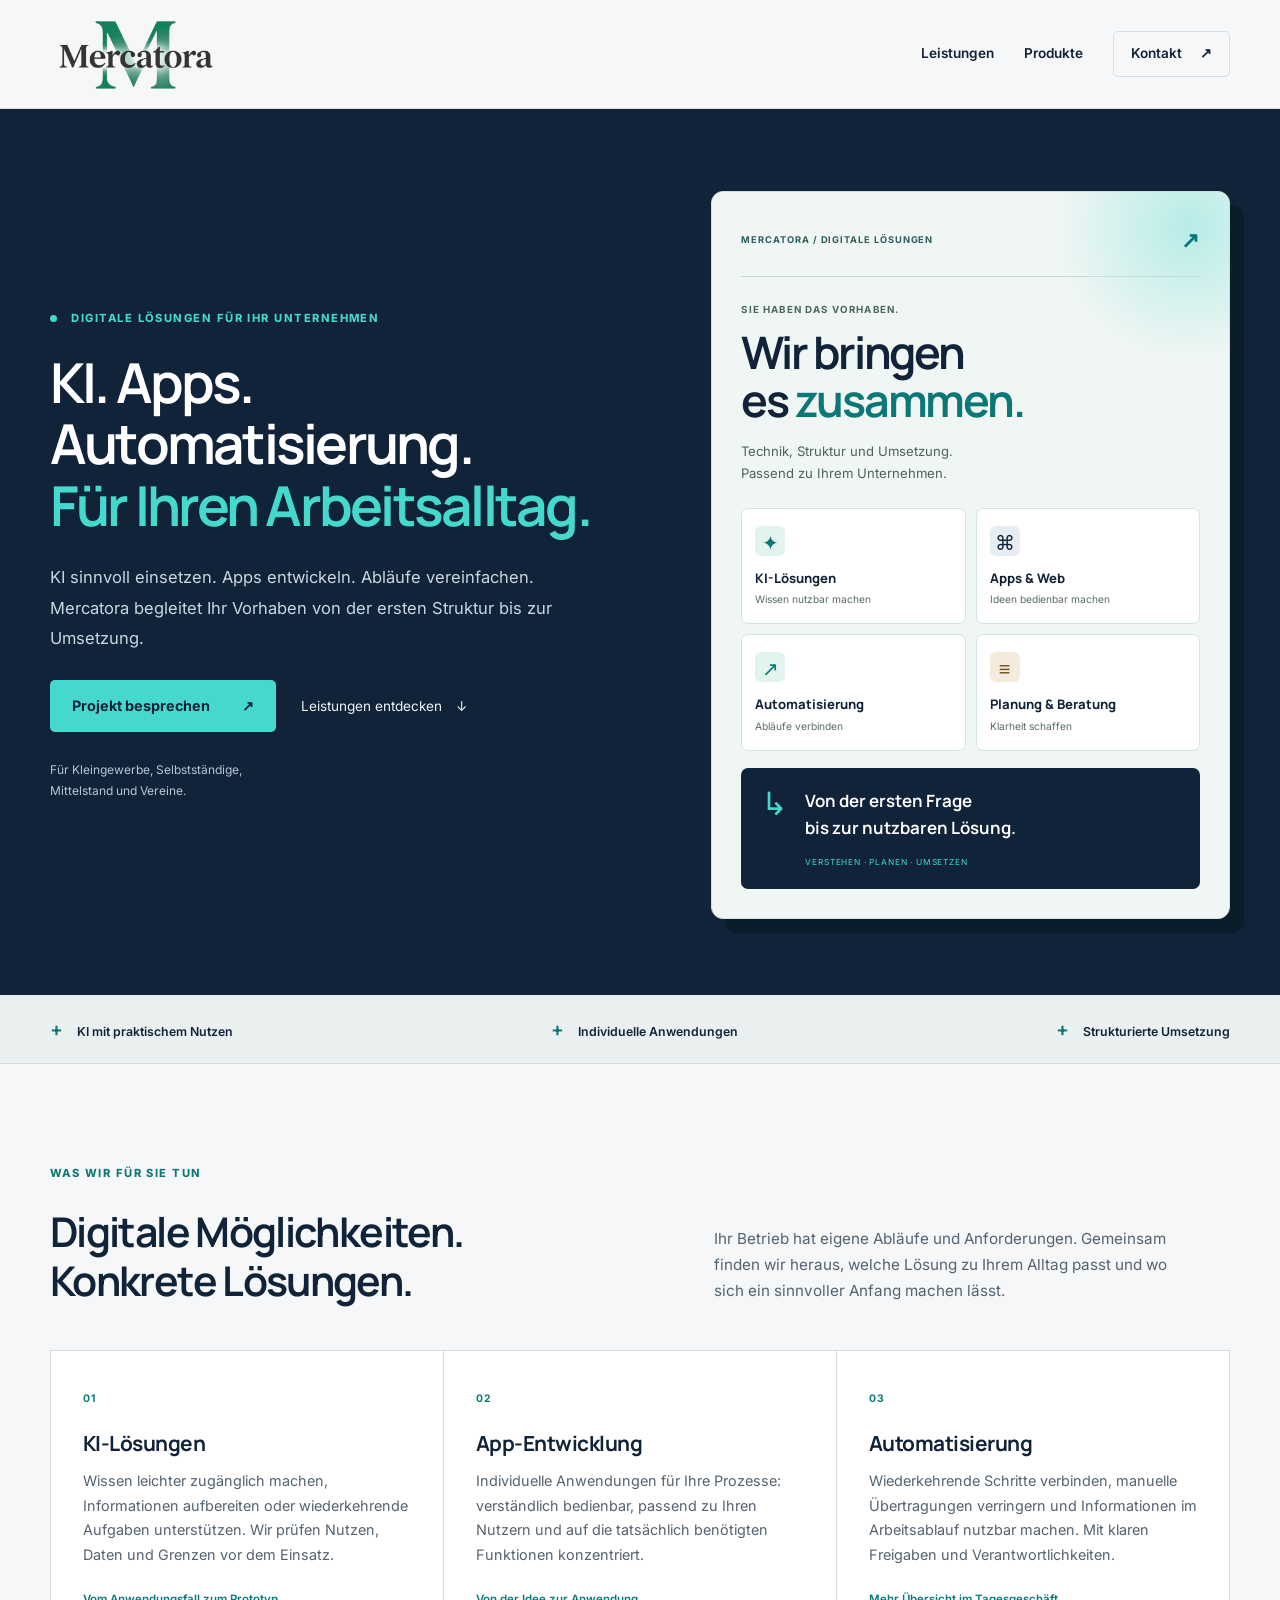
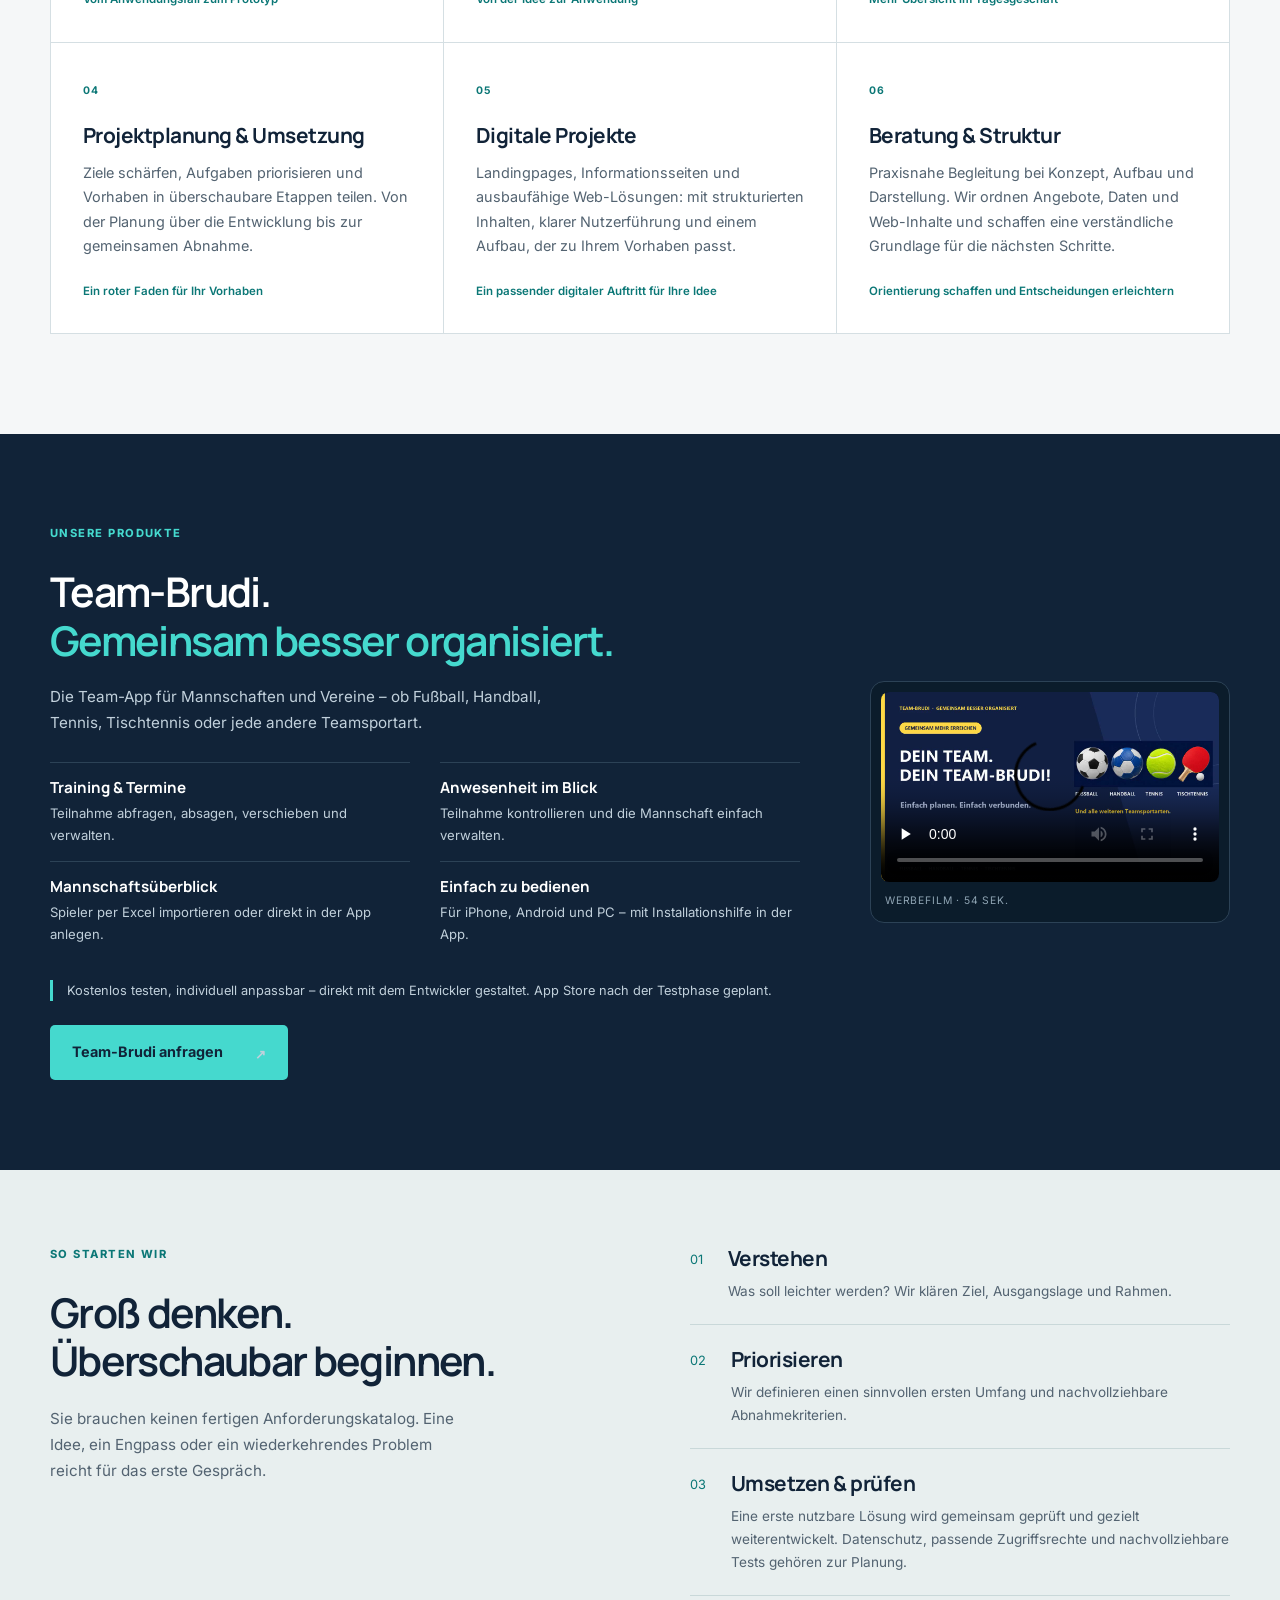
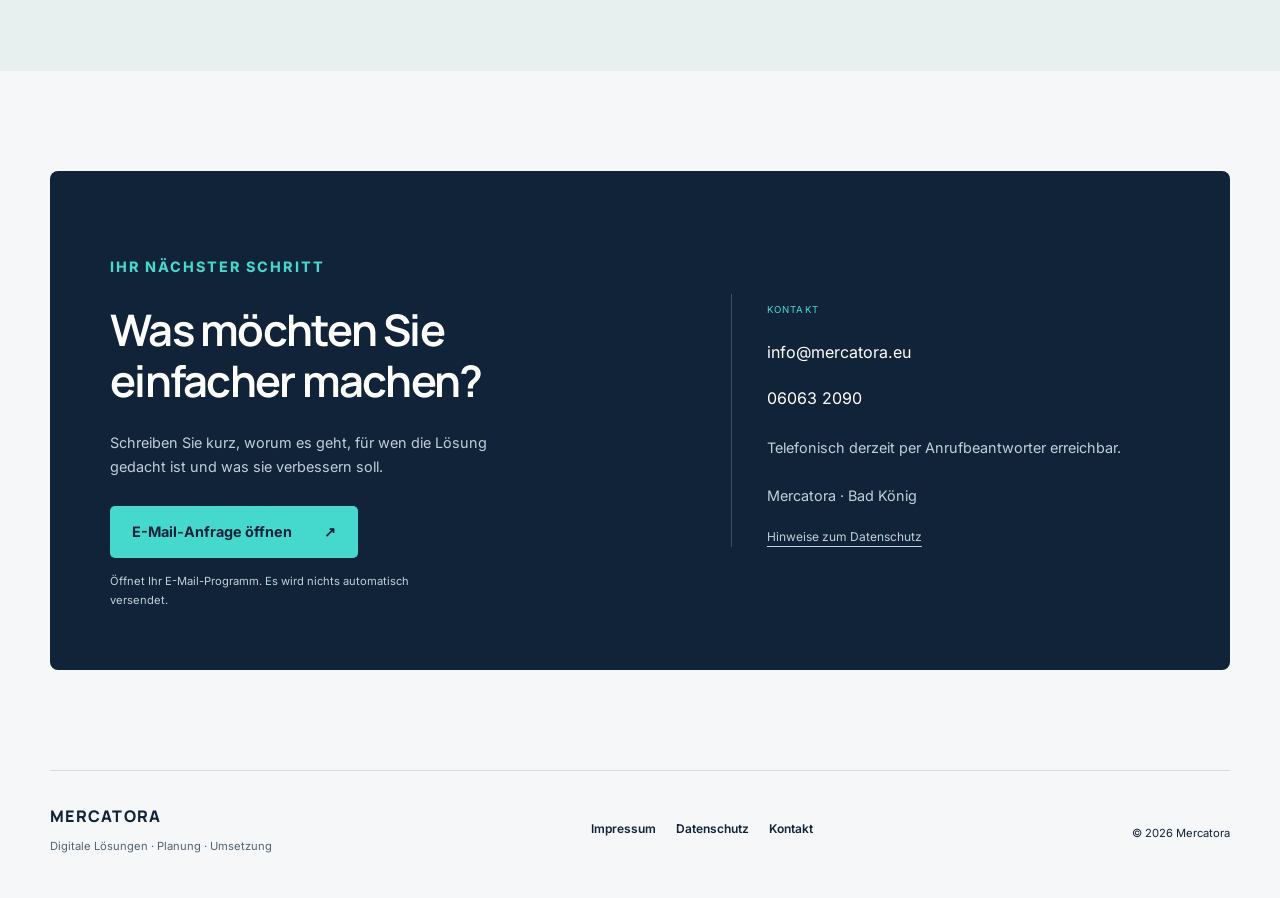
==== commit 7bccbda8: "Produkte: Video kompakt rechts, Text links, TSG-Hinweis entfernt Co-Authored-By: Claude Opus 5.5 <no" ====
--- a/index.html
+++ b/index.html
@@ -120,33 +120,27 @@
 </div>
 </section>
 <section class="products" id="produkte">
-<div class="wrap">
-<div class="section-head">
-<div>
+<div class="wrap product-grid">
+<div class="product-info">
 <p class="eyebrow light">UNSERE PRODUKTE</p>
 <h2>Team-Brudi.<br><em>Gemeinsam besser organisiert.</em></h2>
-</div>
-<p>Die Team-App für Mannschaften und Vereine – ob Fußball, Handball, Tennis, Tischtennis oder jede andere Teamsportart. Termine planen, Teilnahme abfragen und die Mannschaft im Blick behalten.</p>
-</div>
-<div class="product-grid">
-<figure class="product-video">
-<video controls preload="none" playsinline poster="assets/media/team-brudi-poster.jpg" width="1280" height="720" aria-label="Werbefilm Team-Brudi">
-<source src="assets/media/team-brudi-werbefilm.mp4" type="video/mp4">
-Ihr Browser kann dieses Video nicht abspielen. <a href="assets/media/team-brudi-werbefilm.mp4">Video herunterladen</a>.
-</video>
-<figcaption>Werbefilm Team-Brudi · 54 Sekunden</figcaption>
-</figure>
-<div class="product-info">
+<p class="product-lead">Die Team-App für Mannschaften und Vereine – ob Fußball, Handball, Tennis, Tischtennis oder jede andere Teamsportart.</p>
 <ul>
 <li><strong>Training &amp; Termine</strong><span>Teilnahme abfragen, absagen, verschieben und verwalten.</span></li>
 <li><strong>Anwesenheit im Blick</strong><span>Teilnahme kontrollieren und die Mannschaft einfach verwalten.</span></li>
 <li><strong>Mannschaftsüberblick</strong><span>Spieler per Excel importieren oder direkt in der App anlegen.</span></li>
 <li><strong>Einfach zu bedienen</strong><span>Für iPhone, Android und PC – mit Installationshilfe in der App.</span></li>
 </ul>
-<p class="product-note">Aktuell in der Testphase mit der TSG Bad König. Kostenlos testen, individuell anpassbar – direkt mit dem Entwickler gestaltet. App Store nach der Testphase geplant.</p>
+<p class="product-note">Kostenlos testen, individuell anpassbar – direkt mit dem Entwickler gestaltet. App Store nach der Testphase geplant.</p>
 <a class="button mint" href="mailto:info@mercatora.eu?subject=Team-Brudi%20testen">Team-Brudi anfragen <span aria-hidden="true">↗</span></a>
 </div>
-</div>
+<figure class="product-video">
+<video controls preload="none" playsinline poster="assets/media/team-brudi-poster.jpg" width="1280" height="720" aria-label="Werbefilm Team-Brudi">
+<source src="assets/media/team-brudi-werbefilm.mp4" type="video/mp4">
+Ihr Browser kann dieses Video nicht abspielen. <a href="assets/media/team-brudi-werbefilm.mp4">Video herunterladen</a>.
+</video>
+<figcaption>Werbefilm · 54 Sek.</figcaption>
+</figure>
 </div>
 </section>
 <section class="process">
--- a/assets/site.css
+++ b/assets/site.css
@@ -19,5 +19,5 @@
 @media(min-width:1100px){.services{grid-template-columns:repeat(3,1fr)}}
 @media(max-width:1000px){.hero-grid{gap:30px}.solution-studio{padding:22px}.studio-tile{padding:14px 11px}.studio-tile strong{font-size:.75rem}}
 @media(max-width:760px){.hero-grid{grid-template-columns:1fr;gap:38px}.solution-studio{width:100%;max-width:480px;padding:23px;box-shadow:7px 7px 0 #0b1c2b}.solution-studio h2{font-size:2.6rem}.studio-tile strong{font-size:.78rem}.hero h1{font-size:clamp(2rem,6.7vw,3.3rem)}.studio-tile small{font-size:.6rem}.studio-result{padding:17px}.studio-result strong{font-size:1rem}}
-.products{background:var(--navy);color:#fff;padding:95px 0}.products h2 em{font-style:normal;color:var(--mint)}.products .section-head>p{color:#c1d0db}.product-grid{display:grid;grid-template-columns:1.35fr 1fr;gap:50px;align-items:start}.product-video{margin:0;min-width:0}.product-video video{display:block;width:100%;height:auto;aspect-ratio:16/9;background:#0b1c2b;border-radius:10px;border:1px solid #365064;box-shadow:14px 14px 0 #0b1c2b}.product-video figcaption{font-size:.7rem;letter-spacing:.06em;color:#9fb3c1;margin-top:18px}.product-info ul{list-style:none;margin:0;padding:0}.product-info li{padding:15px 0;border-bottom:1px solid #2c4256}.product-info li:first-child{padding-top:0}.product-info strong{display:block;font:700 1rem/1.4 Manrope,sans-serif}.product-info span{display:block;color:#c1d0db;font-size:.85rem;margin-top:4px}.product-note{color:#c1d0db;font-size:.8rem;margin:22px 0 24px;padding-left:14px;border-left:3px solid var(--mint)}
-@media(max-width:1000px){.product-grid{gap:30px}}@media(max-width:760px){.products{padding:60px 0}.product-grid{grid-template-columns:1fr}.product-video video{box-shadow:7px 7px 0 #0b1c2b}}
+.products{background:var(--navy);color:#fff;padding:90px 0}.products h2{margin-bottom:20px}.products h2 em{font-style:normal;color:var(--mint)}.product-grid{display:grid;grid-template-columns:minmax(0,1fr) 360px;gap:70px;align-items:center}.product-lead{color:#c1d0db;font-size:.95rem;max-width:52ch;margin-bottom:26px}.product-info ul{list-style:none;margin:0;padding:0;display:grid;grid-template-columns:1fr 1fr;gap:0 30px}.product-info li{padding:14px 0;border-top:1px solid #2c4256}.product-info strong{display:block;font:700 .95rem/1.4 Manrope,sans-serif}.product-info span{display:block;color:#c1d0db;font-size:.82rem;margin-top:4px}.product-note{color:#c1d0db;font-size:.8rem;margin:20px 0 24px;padding-left:14px;border-left:3px solid var(--mint)}.product-video{margin:0;min-width:0;padding:10px;background:#0b1c2b;border:1px solid #2c4256;border-radius:14px}.product-video video{display:block;width:100%;height:auto;aspect-ratio:16/9;border-radius:8px;background:#000}.product-video figcaption{font-size:.65rem;letter-spacing:.08em;text-transform:uppercase;color:#8fa4b3;margin:10px 4px 2px}
+@media(max-width:1000px){.product-grid{grid-template-columns:minmax(0,1fr) 300px;gap:40px}.product-info ul{grid-template-columns:1fr}}@media(max-width:760px){.products{padding:60px 0}.product-grid{grid-template-columns:1fr;gap:34px}.product-video{max-width:420px}}
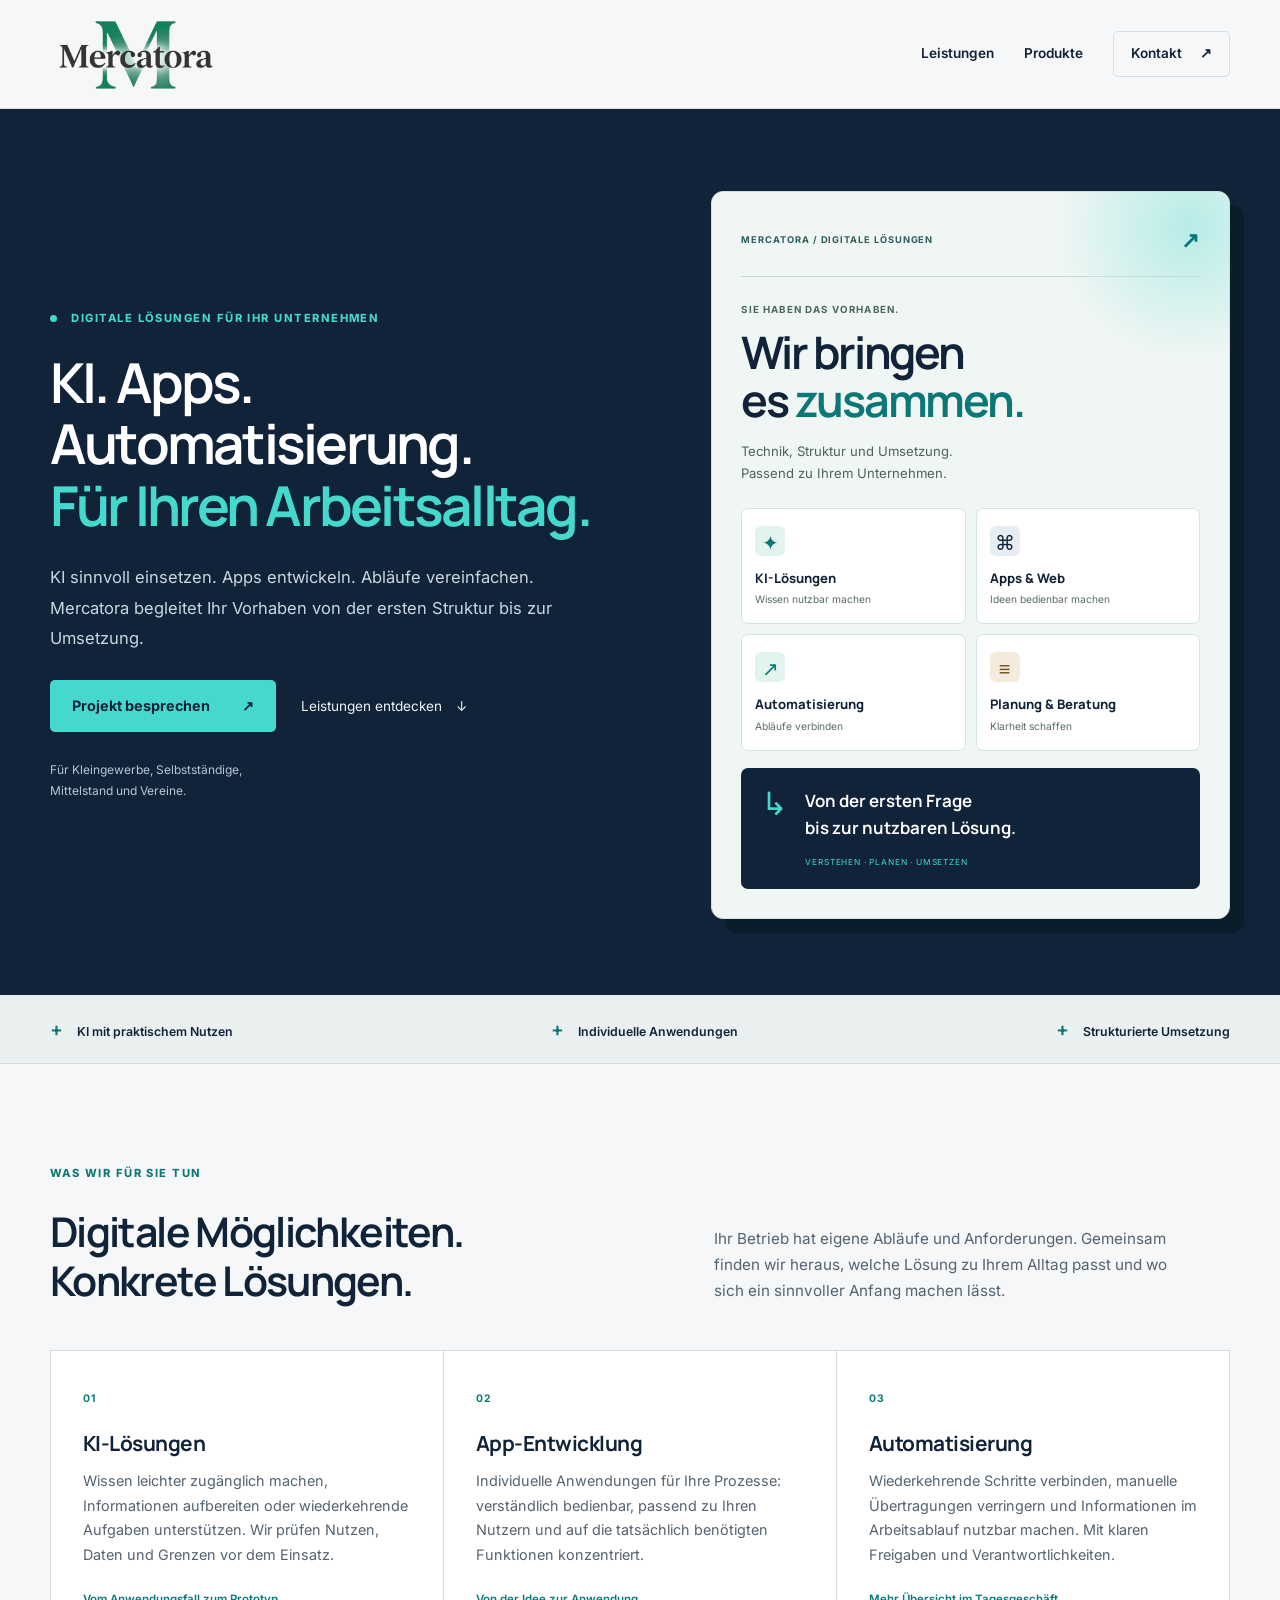
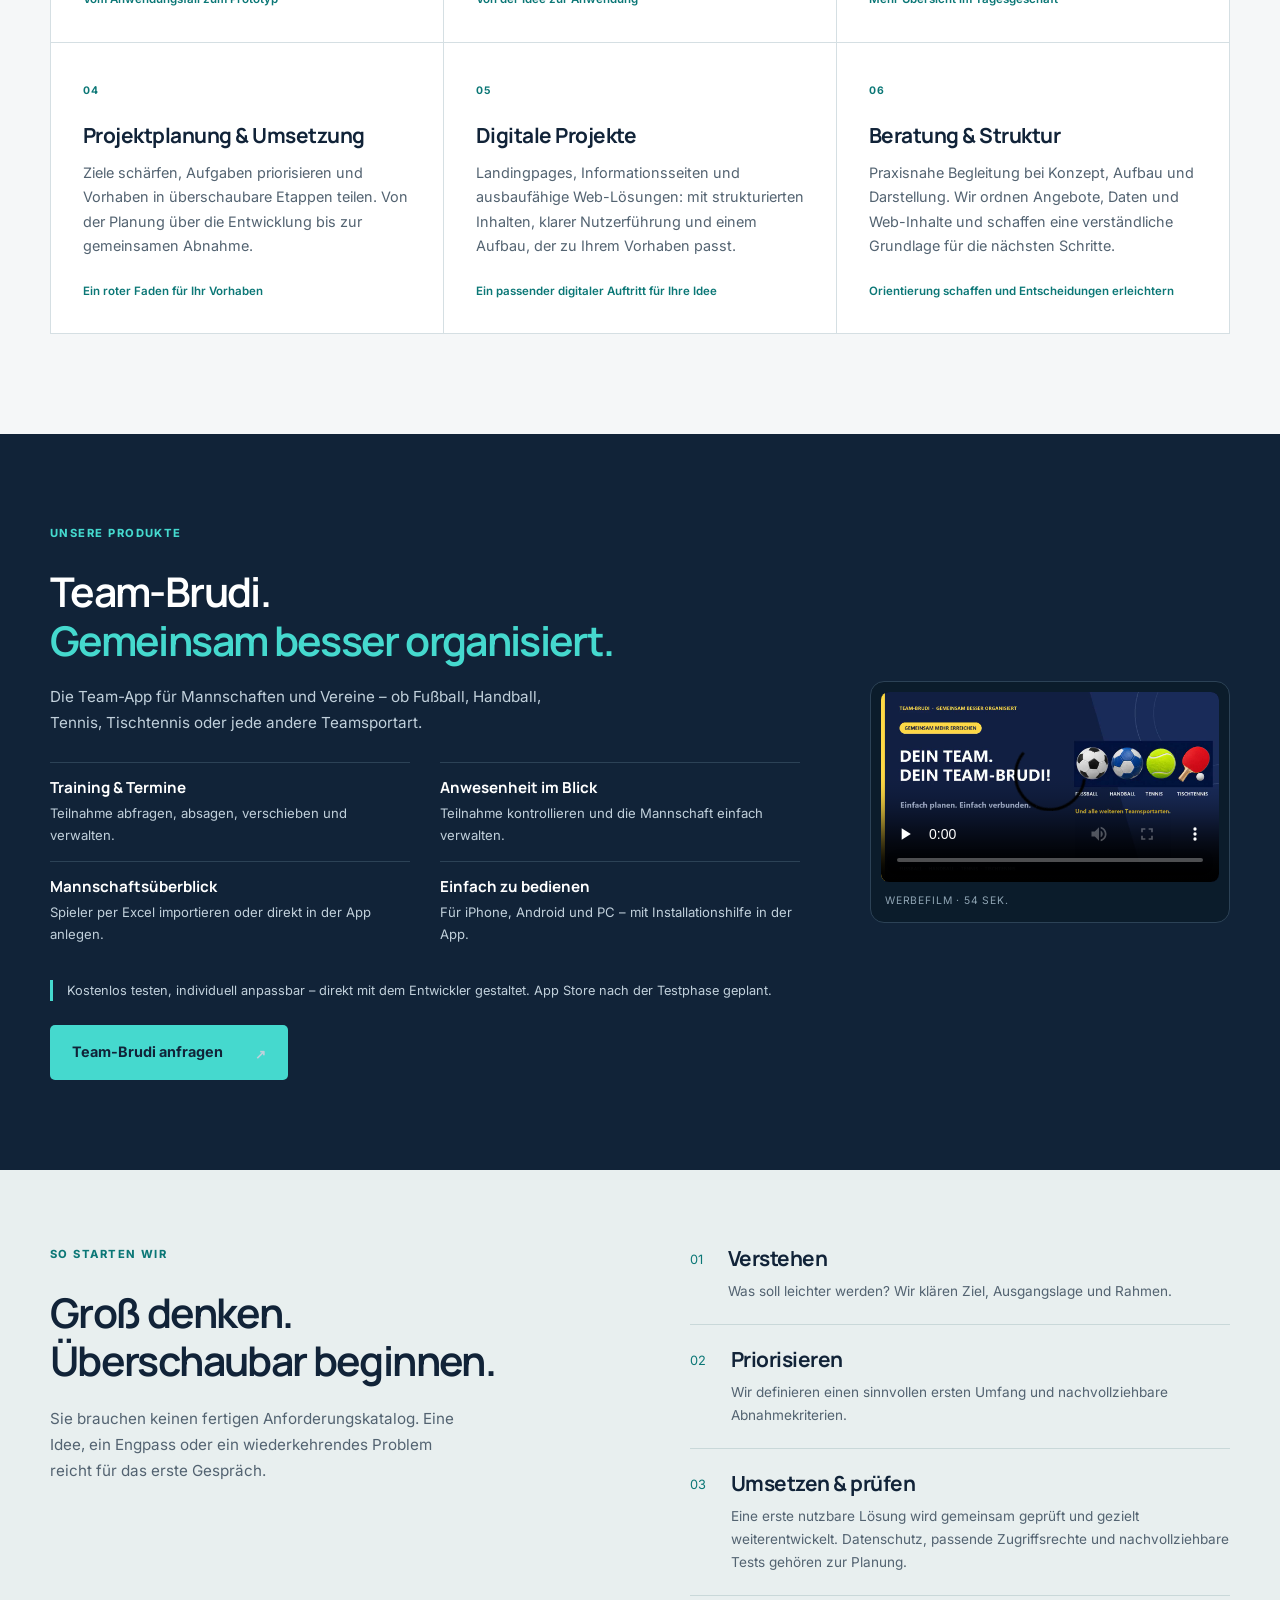
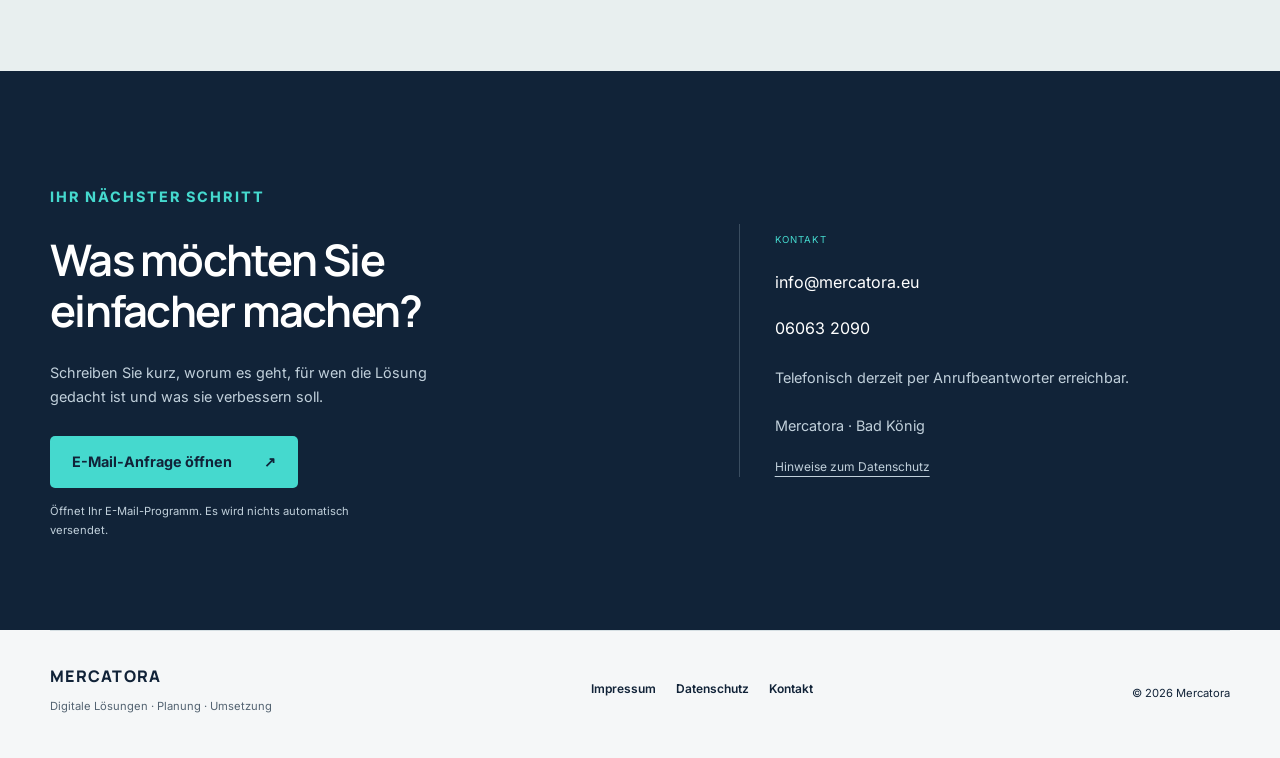
==== commit 2784e743: "Kontaktbereich: blauer Hintergrund über volle Breite Co-Authored-By: Claude Opus 5.5 <noreply@anthro" ====
--- a/index.html
+++ b/index.html
@@ -175,8 +175,8 @@
 </ol>
 </div>
 </section>
-<section class="section wrap" id="kontakt">
-<div class="contact">
+<section class="contact-band" id="kontakt">
+<div class="wrap contact">
 <div>
 <p class="eyebrow light">IHR NÄCHSTER SCHRITT</p>
 <h2>Was möchten Sie<br>einfacher machen?</h2>
--- a/assets/site.css
+++ b/assets/site.css
@@ -21,3 +21,5 @@
 @media(max-width:760px){.hero-grid{grid-template-columns:1fr;gap:38px}.solution-studio{width:100%;max-width:480px;padding:23px;box-shadow:7px 7px 0 #0b1c2b}.solution-studio h2{font-size:2.6rem}.studio-tile strong{font-size:.78rem}.hero h1{font-size:clamp(2rem,6.7vw,3.3rem)}.studio-tile small{font-size:.6rem}.studio-result{padding:17px}.studio-result strong{font-size:1rem}}
 .products{background:var(--navy);color:#fff;padding:90px 0}.products h2{margin-bottom:20px}.products h2 em{font-style:normal;color:var(--mint)}.product-grid{display:grid;grid-template-columns:minmax(0,1fr) 360px;gap:70px;align-items:center}.product-lead{color:#c1d0db;font-size:.95rem;max-width:52ch;margin-bottom:26px}.product-info ul{list-style:none;margin:0;padding:0;display:grid;grid-template-columns:1fr 1fr;gap:0 30px}.product-info li{padding:14px 0;border-top:1px solid #2c4256}.product-info strong{display:block;font:700 .95rem/1.4 Manrope,sans-serif}.product-info span{display:block;color:#c1d0db;font-size:.82rem;margin-top:4px}.product-note{color:#c1d0db;font-size:.8rem;margin:20px 0 24px;padding-left:14px;border-left:3px solid var(--mint)}.product-video{margin:0;min-width:0;padding:10px;background:#0b1c2b;border:1px solid #2c4256;border-radius:14px}.product-video video{display:block;width:100%;height:auto;aspect-ratio:16/9;border-radius:8px;background:#000}.product-video figcaption{font-size:.65rem;letter-spacing:.08em;text-transform:uppercase;color:#8fa4b3;margin:10px 4px 2px}
 @media(max-width:1000px){.product-grid{grid-template-columns:minmax(0,1fr) 300px;gap:40px}.product-info ul{grid-template-columns:1fr}}@media(max-width:760px){.products{padding:60px 0}.product-grid{grid-template-columns:1fr;gap:34px}.product-video{max-width:420px}}
+.contact-band{background:var(--navy);color:#fff}.contact-band .contact{border-radius:0;padding:90px 0}
+@media(max-width:1000px){.contact-band .contact{padding:70px 0}}@media(max-width:760px){.contact-band .contact{padding:55px 0}}
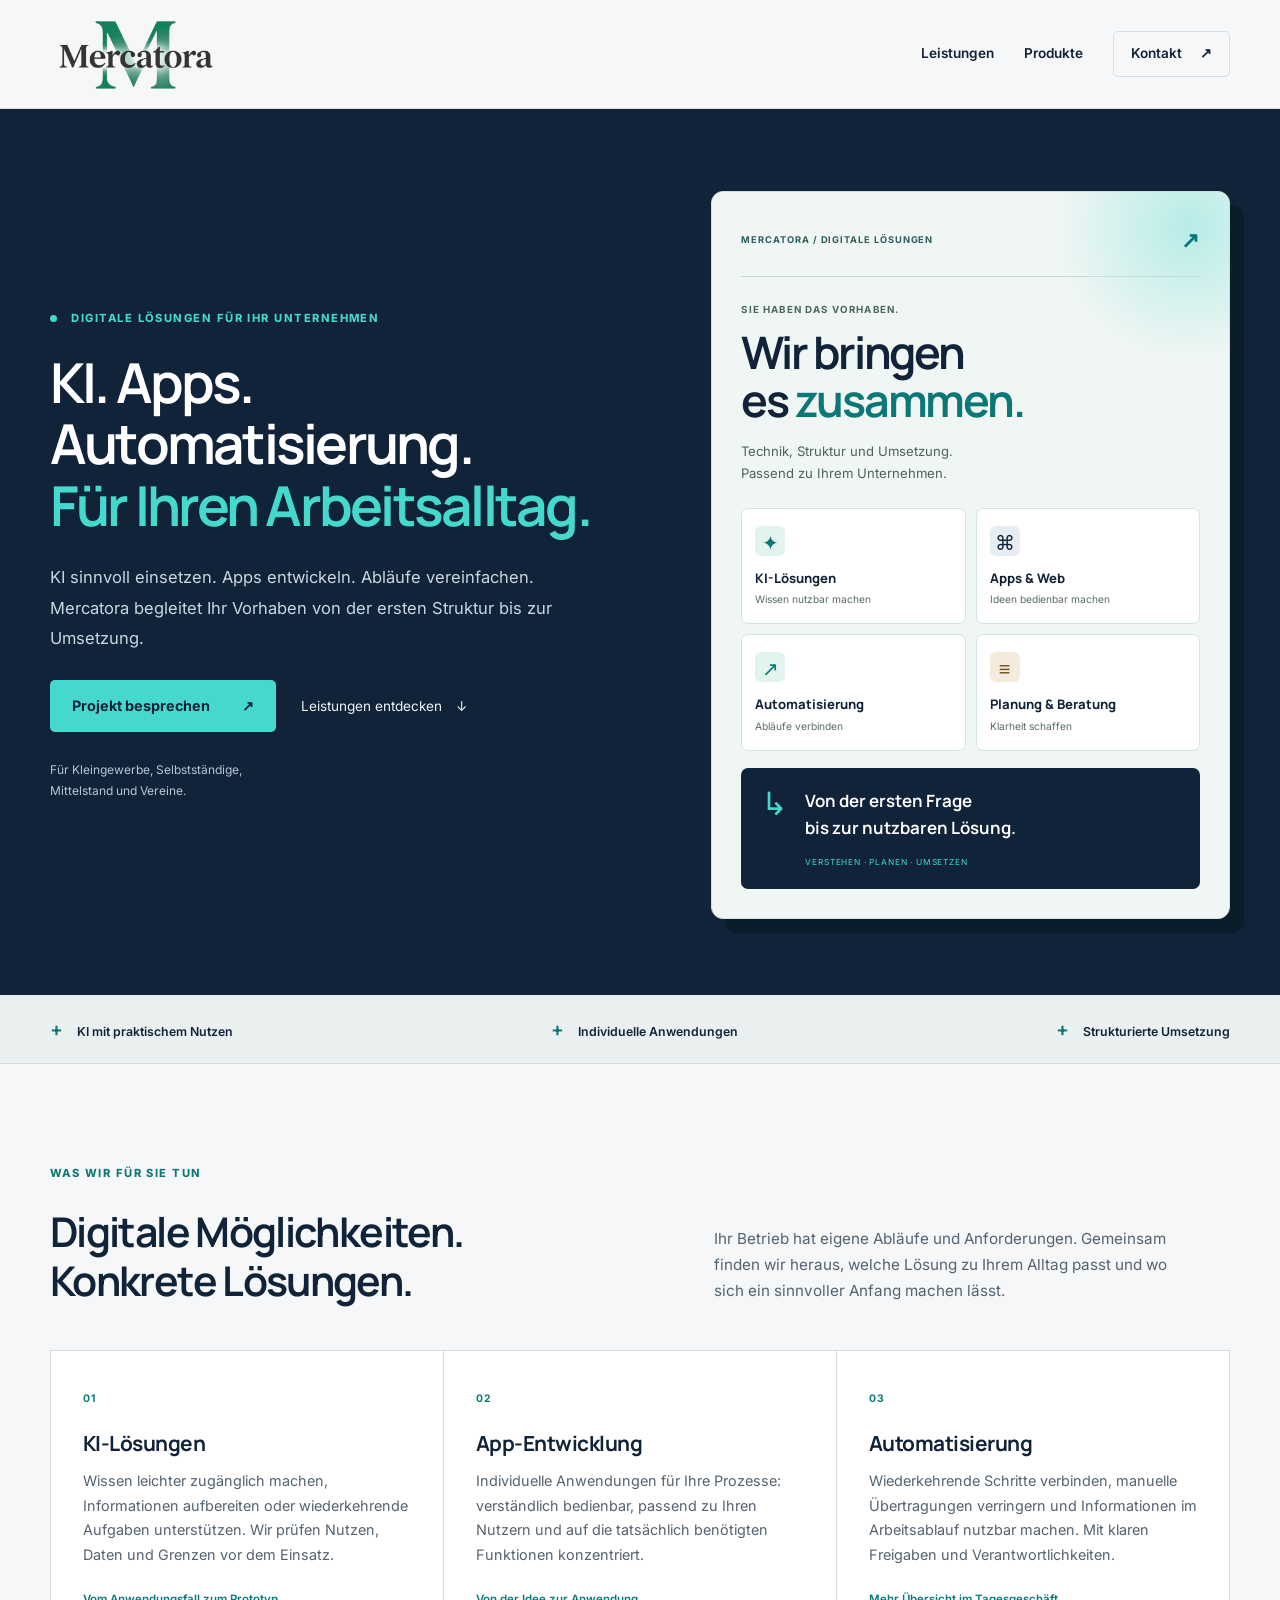
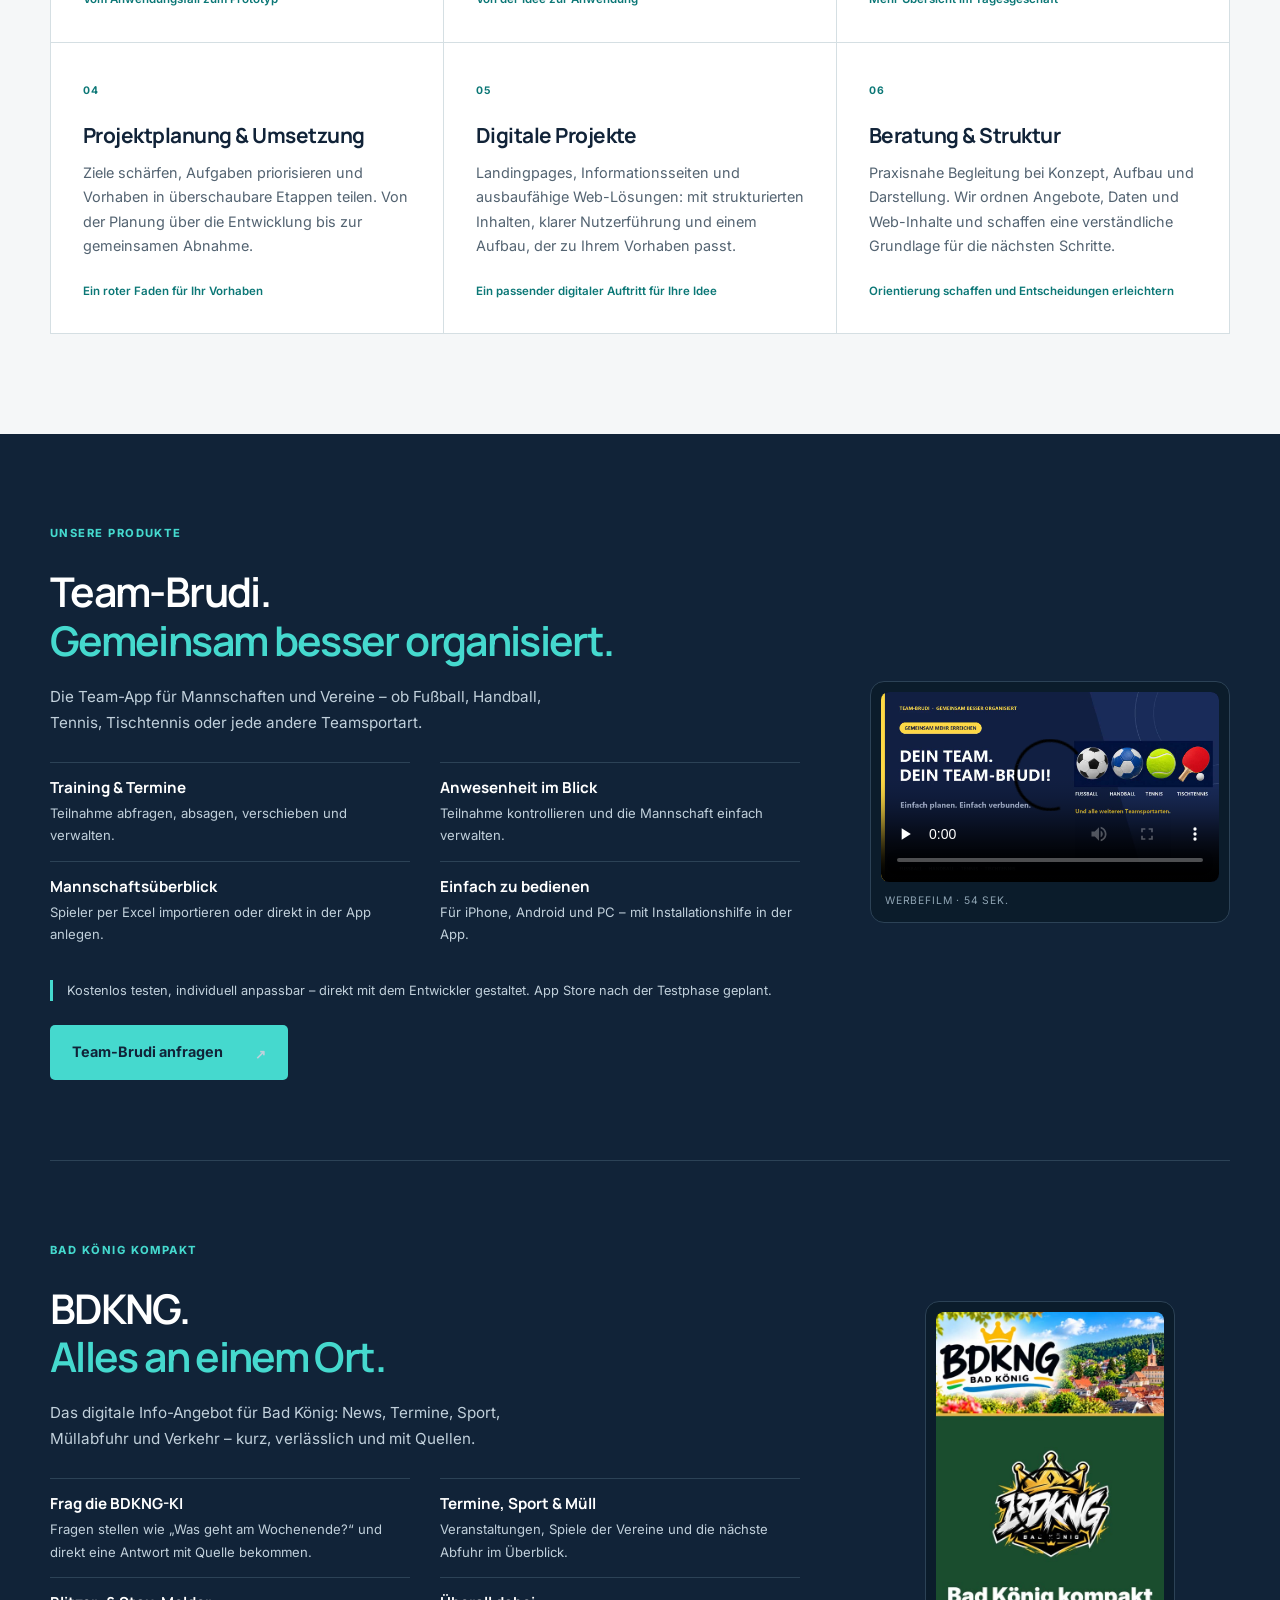
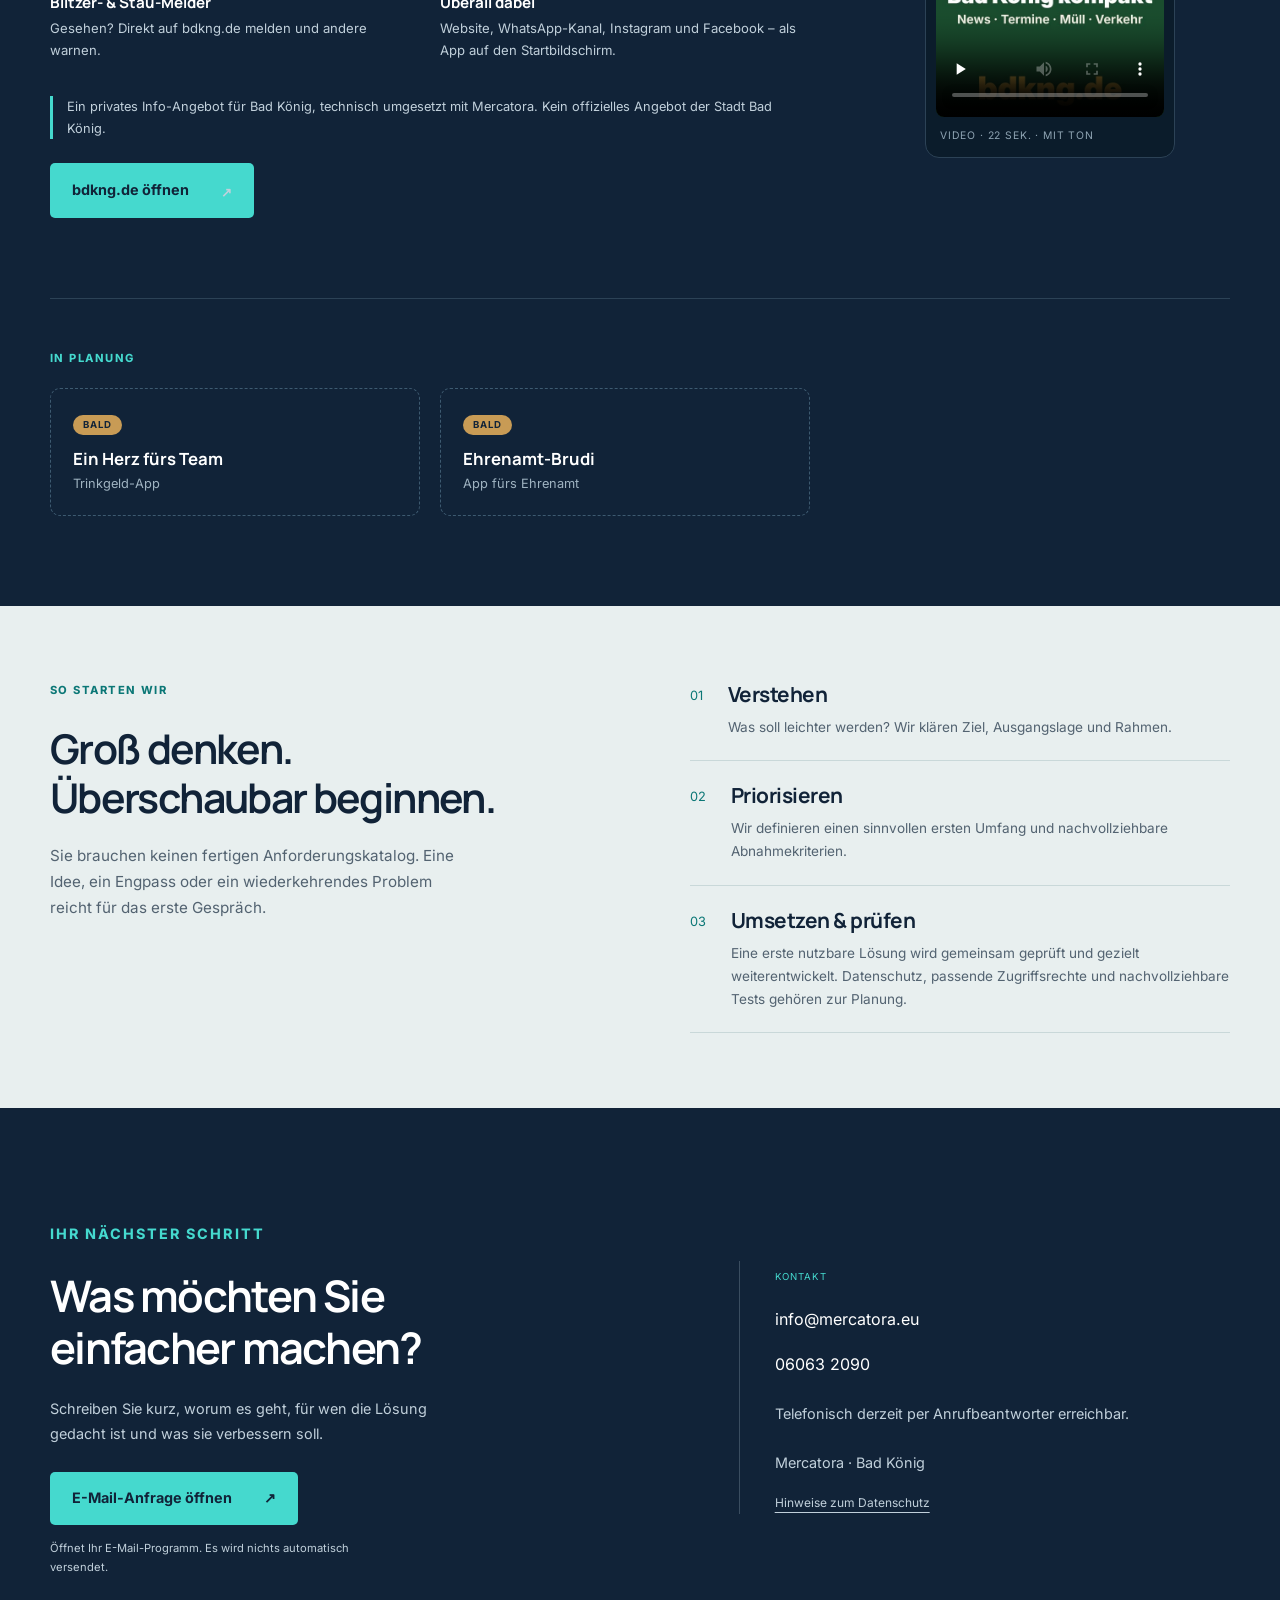
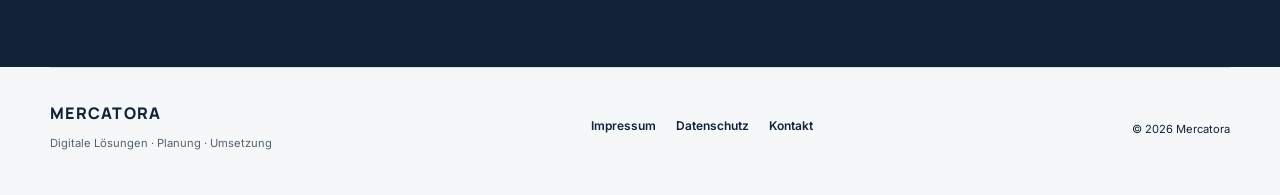
==== commit a4c7c0cd: "Produkte: BDKNG mit Video, Block In Planung Co-Authored-By: Claude Opus 5.5 <noreply@anthropic.com> " ====
--- a/index.html
+++ b/index.html
@@ -142,6 +142,35 @@
 <figcaption>Werbefilm · 54 Sek.</figcaption>
 </figure>
 </div>
+<div class="wrap product-grid product-next">
+<div class="product-info">
+<p class="eyebrow light">BAD KÖNIG KOMPAKT</p>
+<h2>BDKNG.<br><em>Alles an einem Ort.</em></h2>
+<p class="product-lead">Das digitale Info-Angebot für Bad König: News, Termine, Sport, Müllabfuhr und Verkehr – kurz, verlässlich und mit Quellen.</p>
+<ul>
+<li><strong>Frag die BDKNG-KI</strong><span>Fragen stellen wie „Was geht am Wochenende?“ und direkt eine Antwort mit Quelle bekommen.</span></li>
+<li><strong>Termine, Sport &amp; Müll</strong><span>Veranstaltungen, Spiele der Vereine und die nächste Abfuhr im Überblick.</span></li>
+<li><strong>Blitzer- &amp; Stau-Melder</strong><span>Gesehen? Direkt auf bdkng.de melden und andere warnen.</span></li>
+<li><strong>Überall dabei</strong><span>Website, WhatsApp-Kanal, Instagram und Facebook – als App auf den Startbildschirm.</span></li>
+</ul>
+<p class="product-note">Ein privates Info-Angebot für Bad König, technisch umgesetzt mit Mercatora. Kein offizielles Angebot der Stadt Bad König.</p>
+<a class="button mint" href="https://bdkng.de/" rel="noopener">bdkng.de öffnen <span aria-hidden="true">↗</span></a>
+</div>
+<figure class="product-video portrait">
+<video controls preload="none" playsinline poster="assets/media/bdkng-poster.jpg" width="1080" height="1920" aria-label="Video BDKNG – Bad König kompakt">
+<source src="assets/media/bdkng-video.mp4" type="video/mp4">
+Ihr Browser kann dieses Video nicht abspielen. <a href="assets/media/bdkng-video.mp4">Video herunterladen</a>.
+</video>
+<figcaption>Video · 22 Sek. · mit Ton</figcaption>
+</figure>
+</div>
+<div class="wrap planned">
+<p class="eyebrow light">IN PLANUNG</p>
+<div class="planned-grid">
+<div class="planned-card"><span>Bald</span><strong>Ein Herz fürs Team</strong><small>Trinkgeld-App</small></div>
+<div class="planned-card"><span>Bald</span><strong>Ehrenamt-Brudi</strong><small>App fürs Ehrenamt</small></div>
+</div>
+</div>
 </section>
 <section class="process">
 <div class="wrap process-grid">
--- a/assets/site.css
+++ b/assets/site.css
@@ -23,3 +23,6 @@
 @media(max-width:1000px){.product-grid{grid-template-columns:minmax(0,1fr) 300px;gap:40px}.product-info ul{grid-template-columns:1fr}}@media(max-width:760px){.products{padding:60px 0}.product-grid{grid-template-columns:1fr;gap:34px}.product-video{max-width:420px}}
 .contact-band{background:var(--navy);color:#fff}.contact-band .contact{border-radius:0;padding:90px 0}
 @media(max-width:1000px){.contact-band .contact{padding:70px 0}}@media(max-width:760px){.contact-band .contact{padding:55px 0}}
+.product-next{margin-top:80px;padding-top:80px;border-top:1px solid #2c4256}.product-video.portrait{width:250px;justify-self:center}.product-video.portrait video{aspect-ratio:9/16}
+.planned{margin-top:80px;padding-top:50px;border-top:1px solid #2c4256}.planned .eyebrow{margin-bottom:20px}.planned-grid{display:grid;grid-template-columns:repeat(2,minmax(0,1fr));gap:20px;max-width:760px}.planned-card{border:1px dashed #3d5a70;border-radius:10px;padding:20px 22px}.planned-card span{display:inline-block;font-size:.6rem;letter-spacing:.1em;text-transform:uppercase;color:var(--navy);background:var(--bronze);border-radius:20px;padding:2px 10px;margin-bottom:12px;font-weight:700}.planned-card strong{display:block;font:700 1.05rem/1.4 Manrope,sans-serif}.planned-card small{display:block;color:#9fb3c1;font-size:.8rem;margin-top:3px}
+@media(max-width:1000px){.product-video.portrait{width:220px}}@media(max-width:760px){.product-next,.planned{margin-top:55px;padding-top:55px}.product-video.portrait{width:240px;justify-self:start}.planned-grid{grid-template-columns:1fr}}
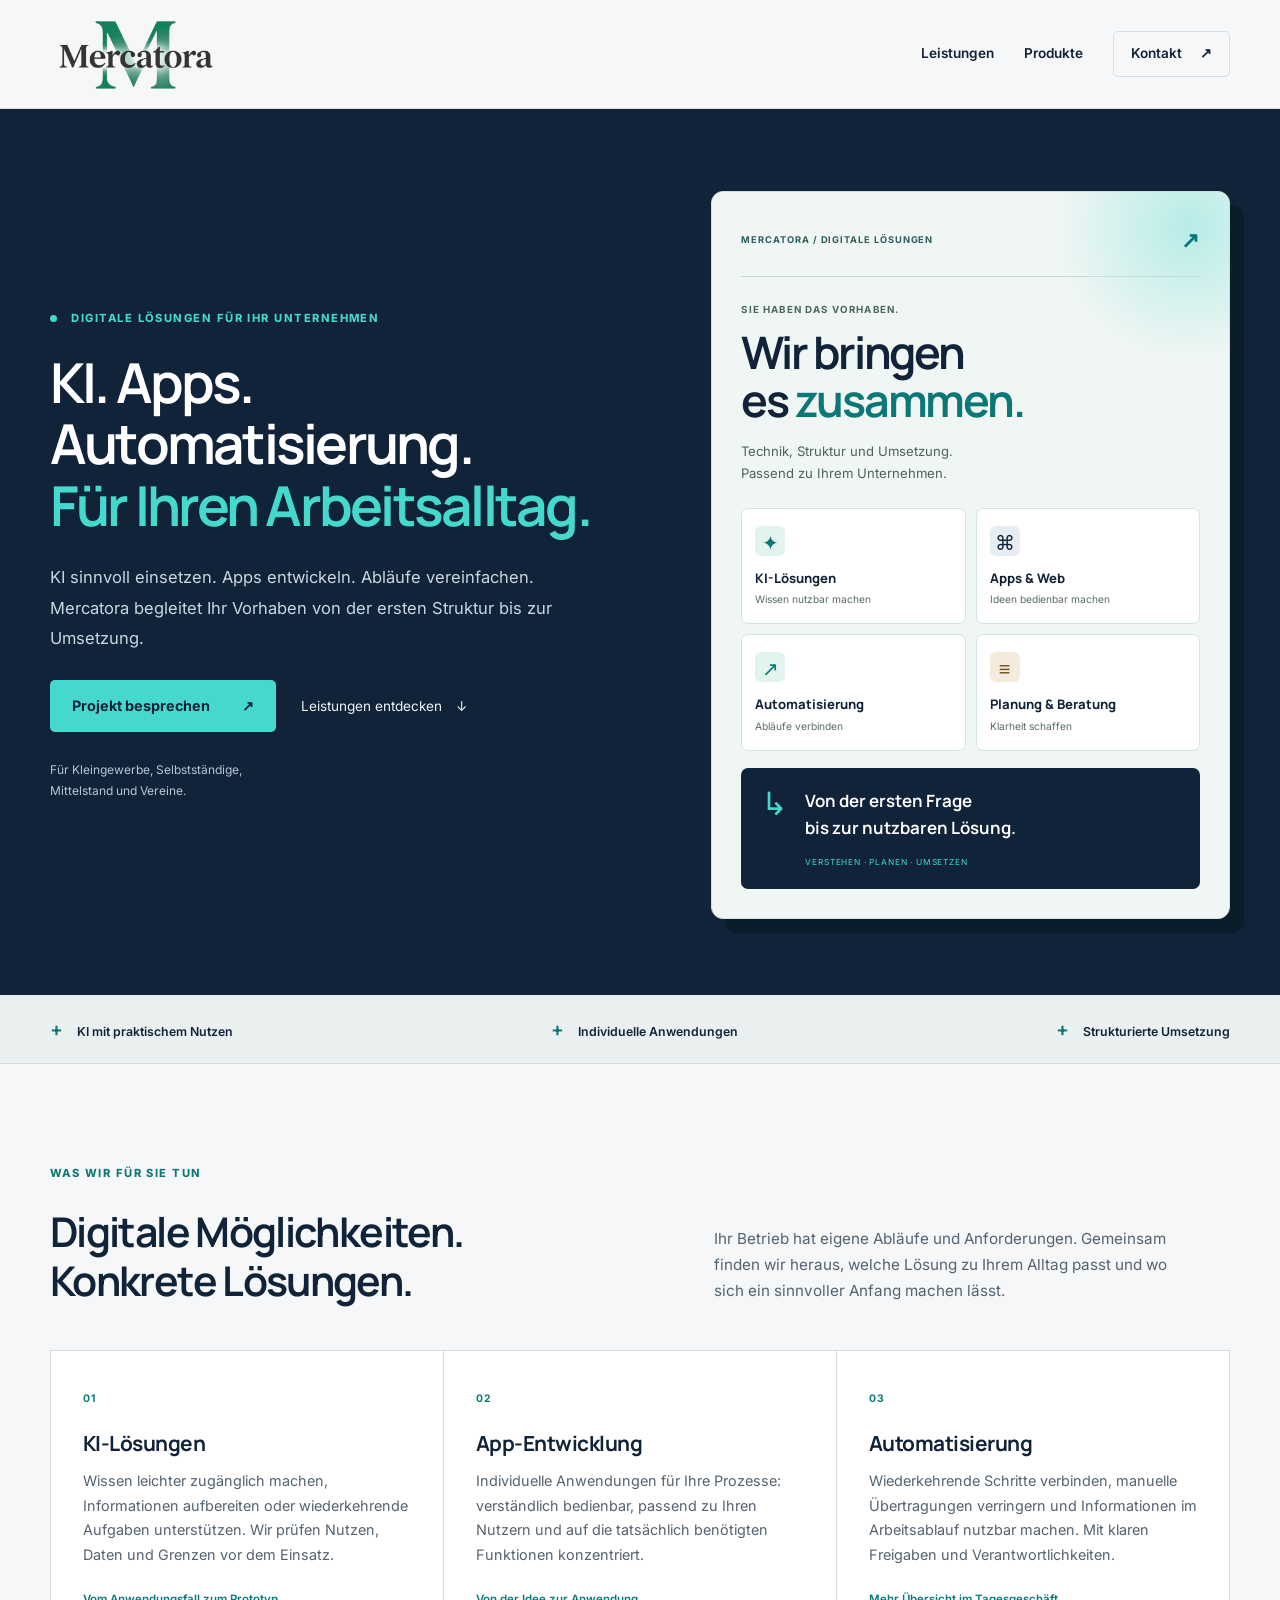
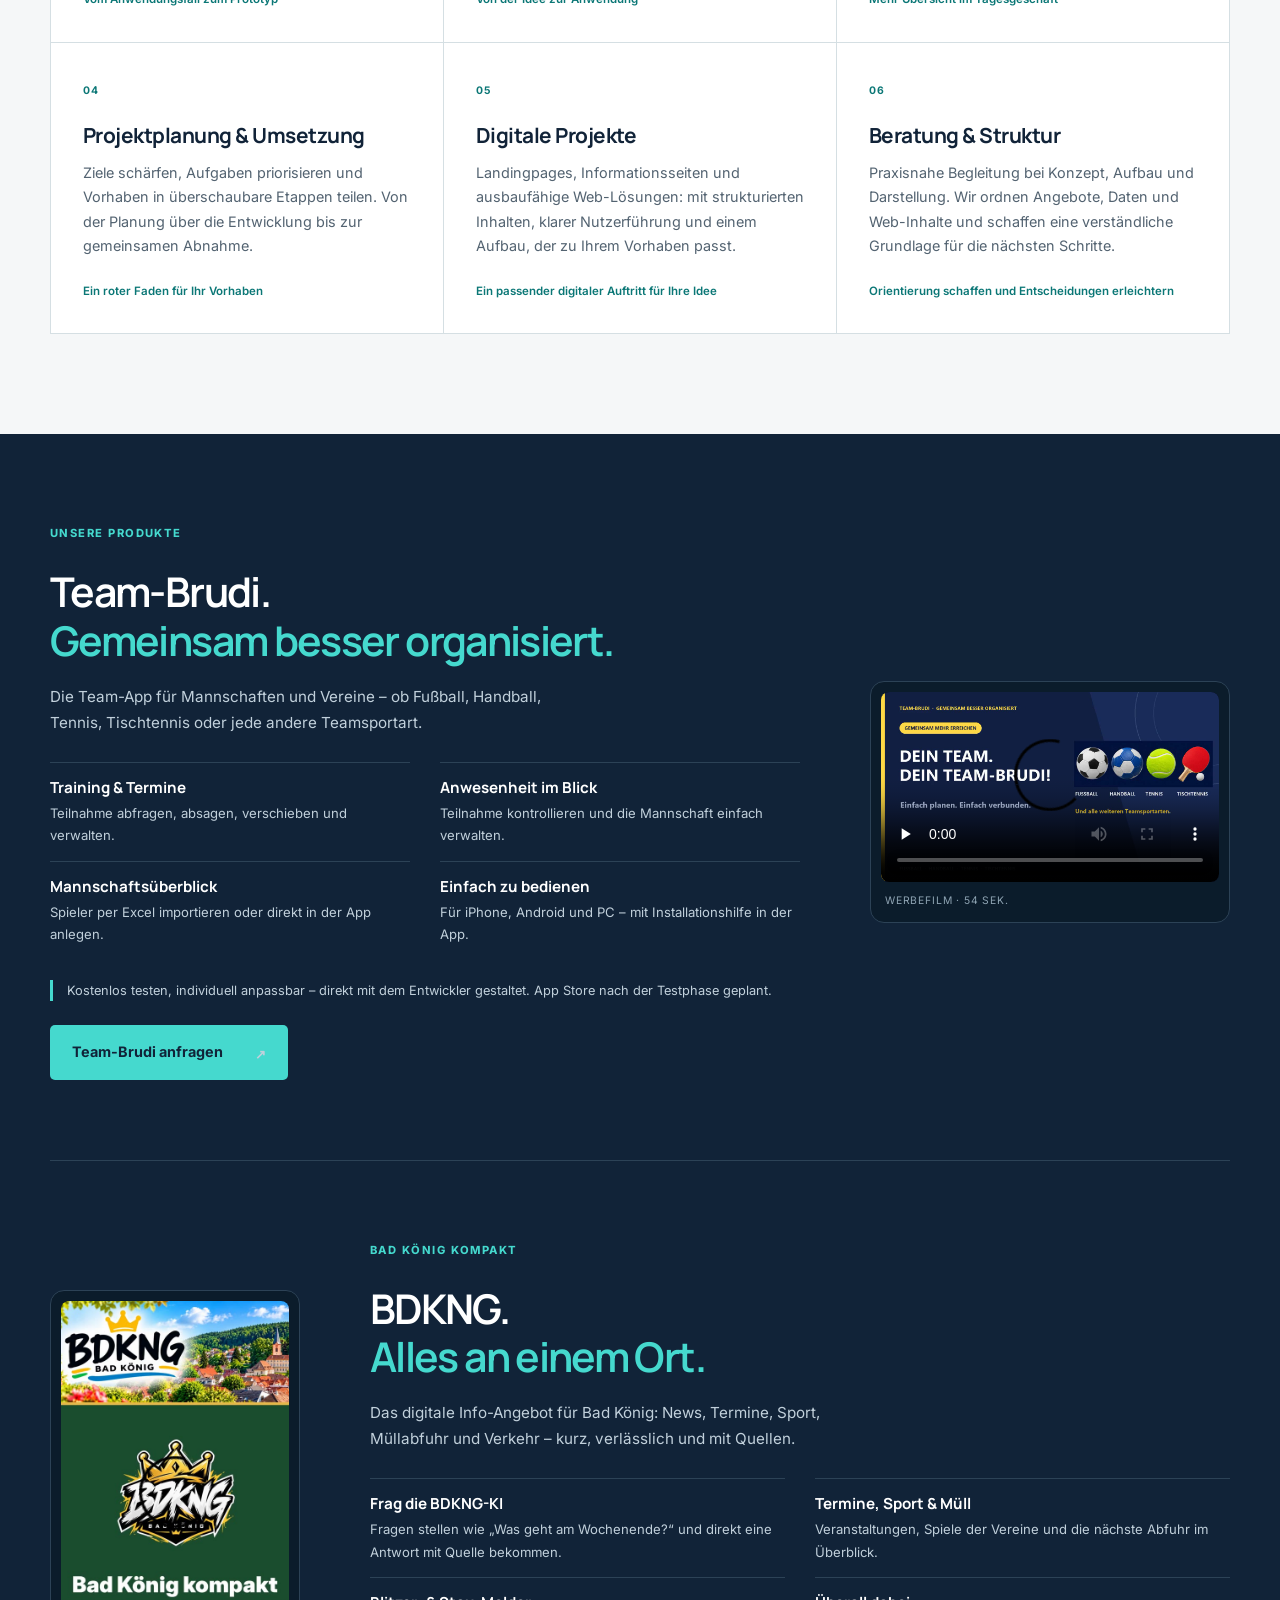
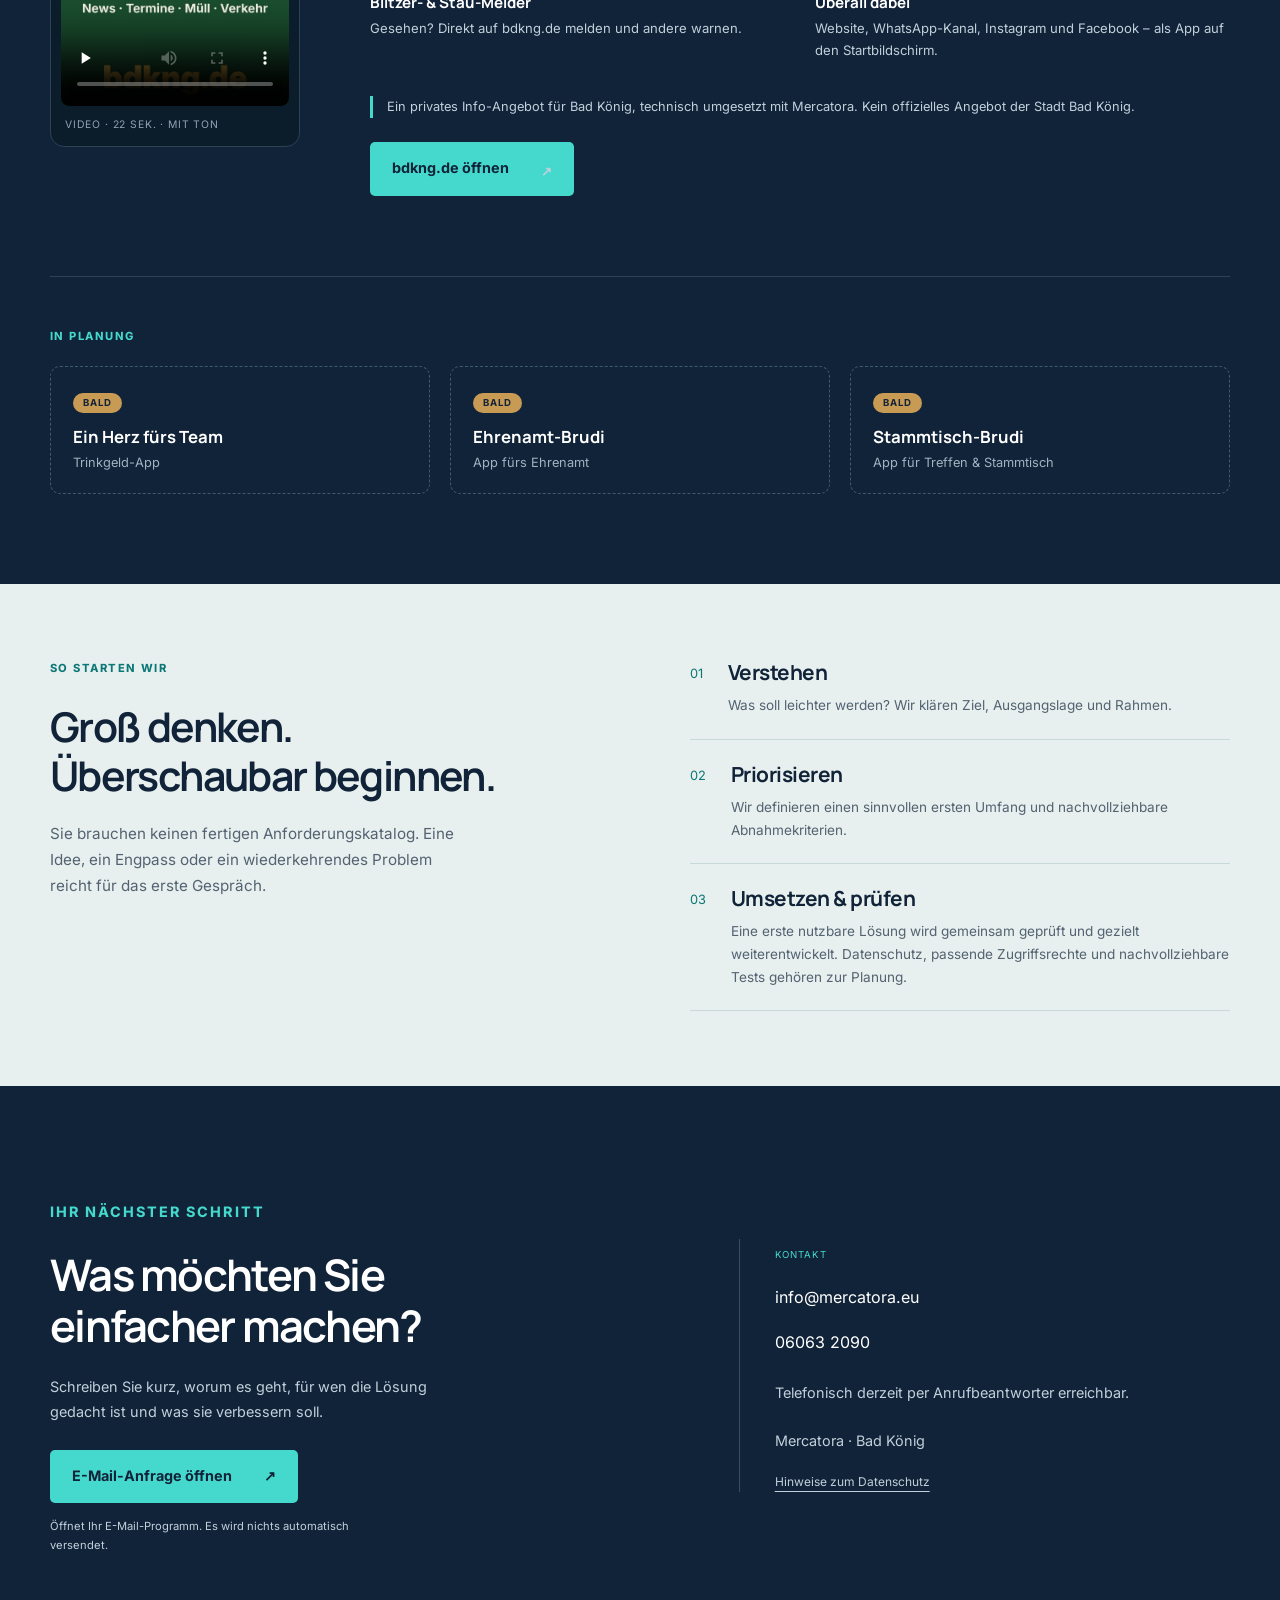
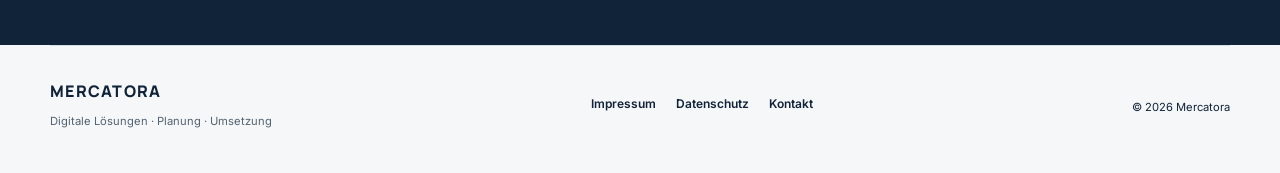
==== commit 07f6696f: "Produkte abwechselnd links/rechts, Stammtisch-Brudi in Planung Co-Authored-By: Claude Opus 5.5 <nore" ====
--- a/index.html
+++ b/index.html
@@ -142,7 +142,7 @@
 <figcaption>Werbefilm · 54 Sek.</figcaption>
 </figure>
 </div>
-<div class="wrap product-grid product-next">
+<div class="wrap product-grid product-next product-flip">
 <div class="product-info">
 <p class="eyebrow light">BAD KÖNIG KOMPAKT</p>
 <h2>BDKNG.<br><em>Alles an einem Ort.</em></h2>
@@ -169,6 +169,7 @@
 <div class="planned-grid">
 <div class="planned-card"><span>Bald</span><strong>Ein Herz fürs Team</strong><small>Trinkgeld-App</small></div>
 <div class="planned-card"><span>Bald</span><strong>Ehrenamt-Brudi</strong><small>App fürs Ehrenamt</small></div>
+<div class="planned-card"><span>Bald</span><strong>Stammtisch-Brudi</strong><small>App für Treffen &amp; Stammtisch</small></div>
 </div>
 </div>
 </section>
--- a/assets/site.css
+++ b/assets/site.css
@@ -26,3 +26,5 @@
 .product-next{margin-top:80px;padding-top:80px;border-top:1px solid #2c4256}.product-video.portrait{width:250px;justify-self:center}.product-video.portrait video{aspect-ratio:9/16}
 .planned{margin-top:80px;padding-top:50px;border-top:1px solid #2c4256}.planned .eyebrow{margin-bottom:20px}.planned-grid{display:grid;grid-template-columns:repeat(2,minmax(0,1fr));gap:20px;max-width:760px}.planned-card{border:1px dashed #3d5a70;border-radius:10px;padding:20px 22px}.planned-card span{display:inline-block;font-size:.6rem;letter-spacing:.1em;text-transform:uppercase;color:var(--navy);background:var(--bronze);border-radius:20px;padding:2px 10px;margin-bottom:12px;font-weight:700}.planned-card strong{display:block;font:700 1.05rem/1.4 Manrope,sans-serif}.planned-card small{display:block;color:#9fb3c1;font-size:.8rem;margin-top:3px}
 @media(max-width:1000px){.product-video.portrait{width:220px}}@media(max-width:760px){.product-next,.planned{margin-top:55px;padding-top:55px}.product-video.portrait{width:240px;justify-self:start}.planned-grid{grid-template-columns:1fr}}
+.product-flip{grid-template-columns:auto minmax(0,1fr)}.product-flip .product-video{order:-1}.planned-grid{grid-template-columns:repeat(3,minmax(0,1fr));max-width:none}
+@media(max-width:1000px){.product-flip{grid-template-columns:auto minmax(0,1fr)}}@media(max-width:760px){.product-flip{grid-template-columns:1fr}.product-flip .product-video{order:0}.planned-grid{grid-template-columns:1fr}}
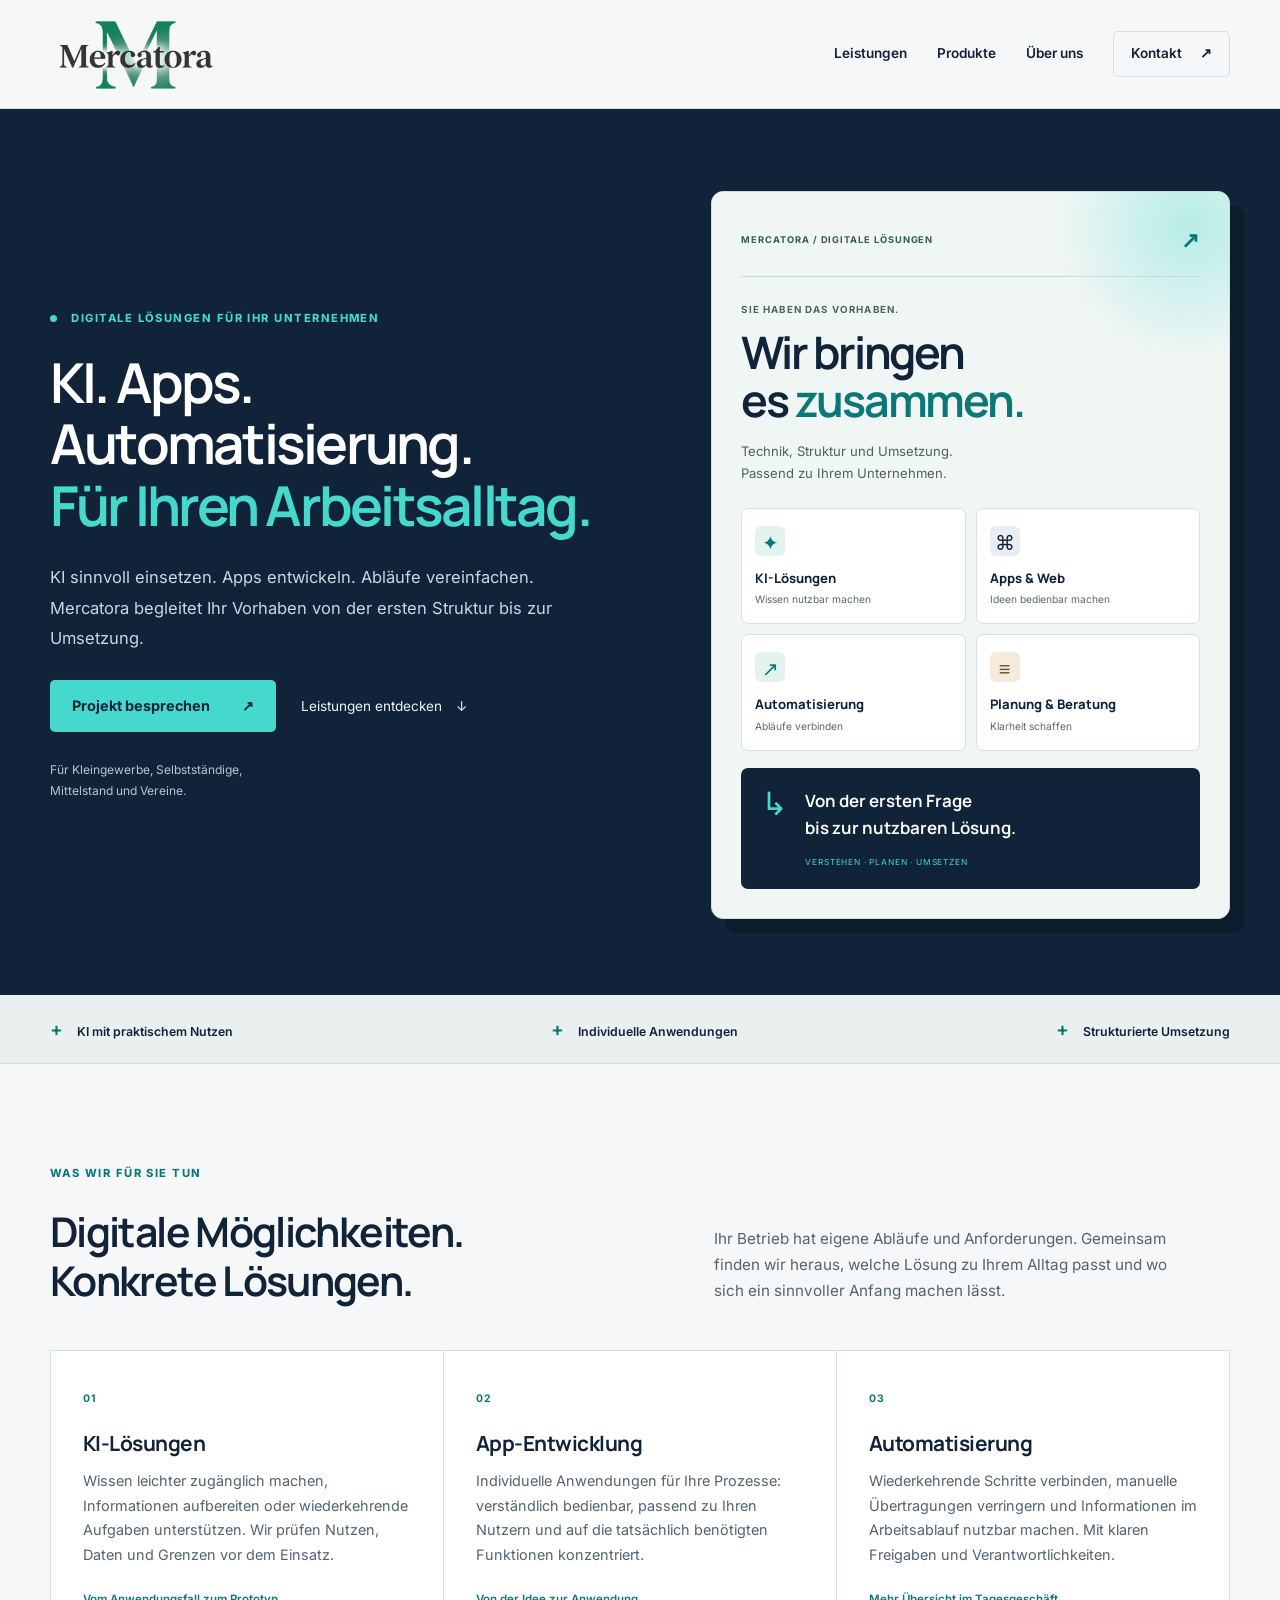
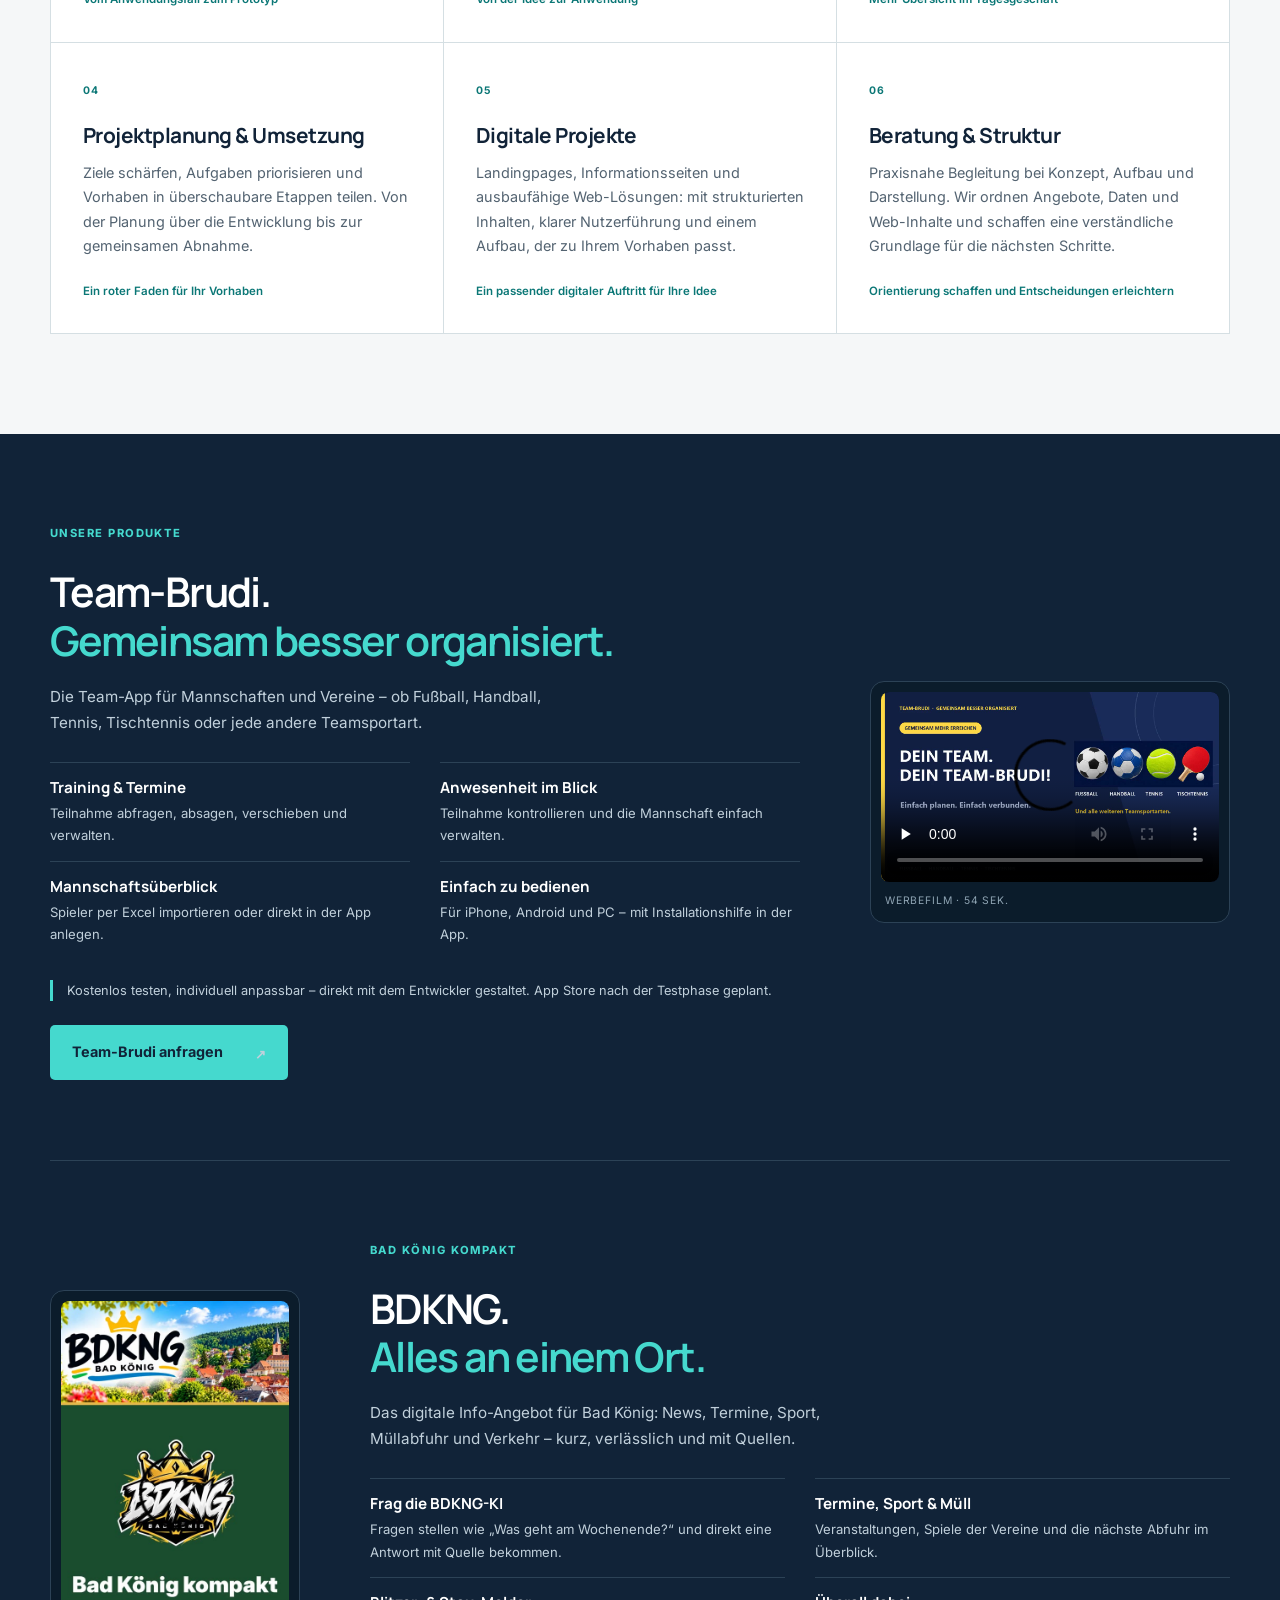
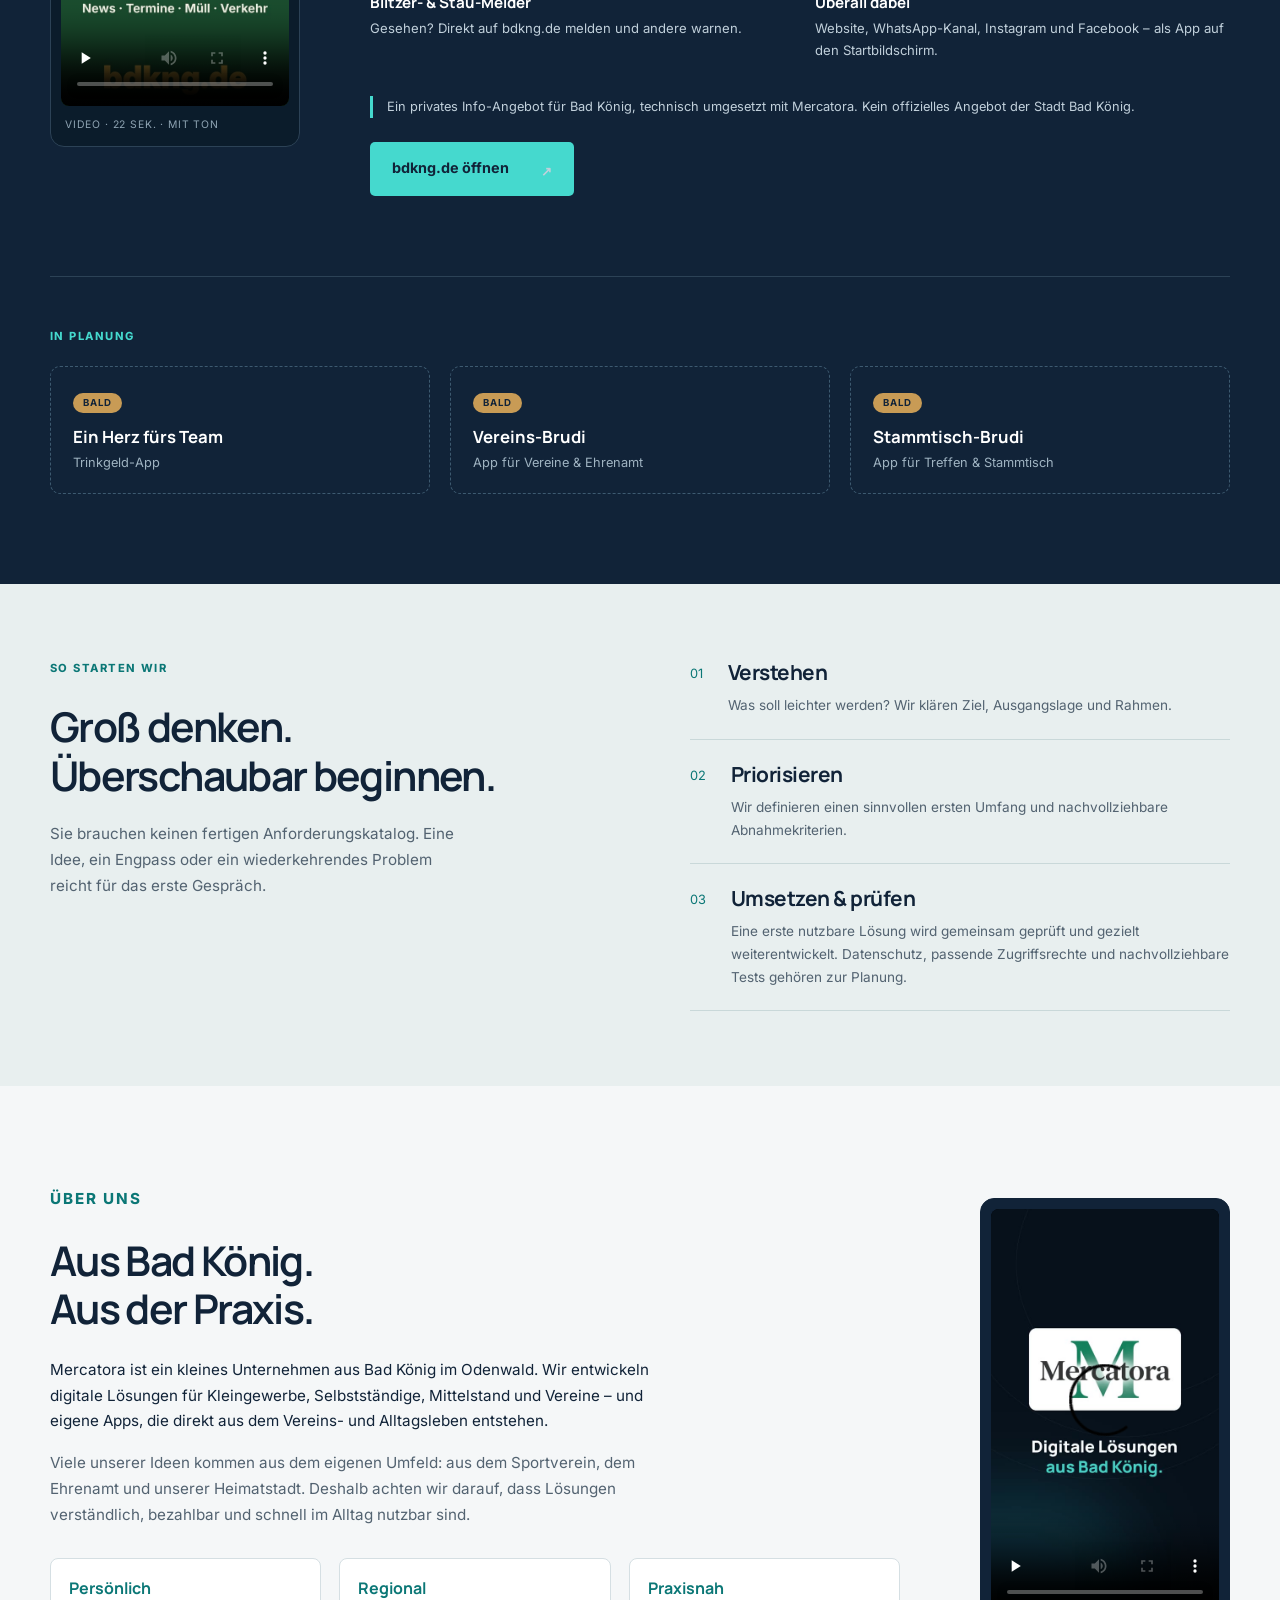
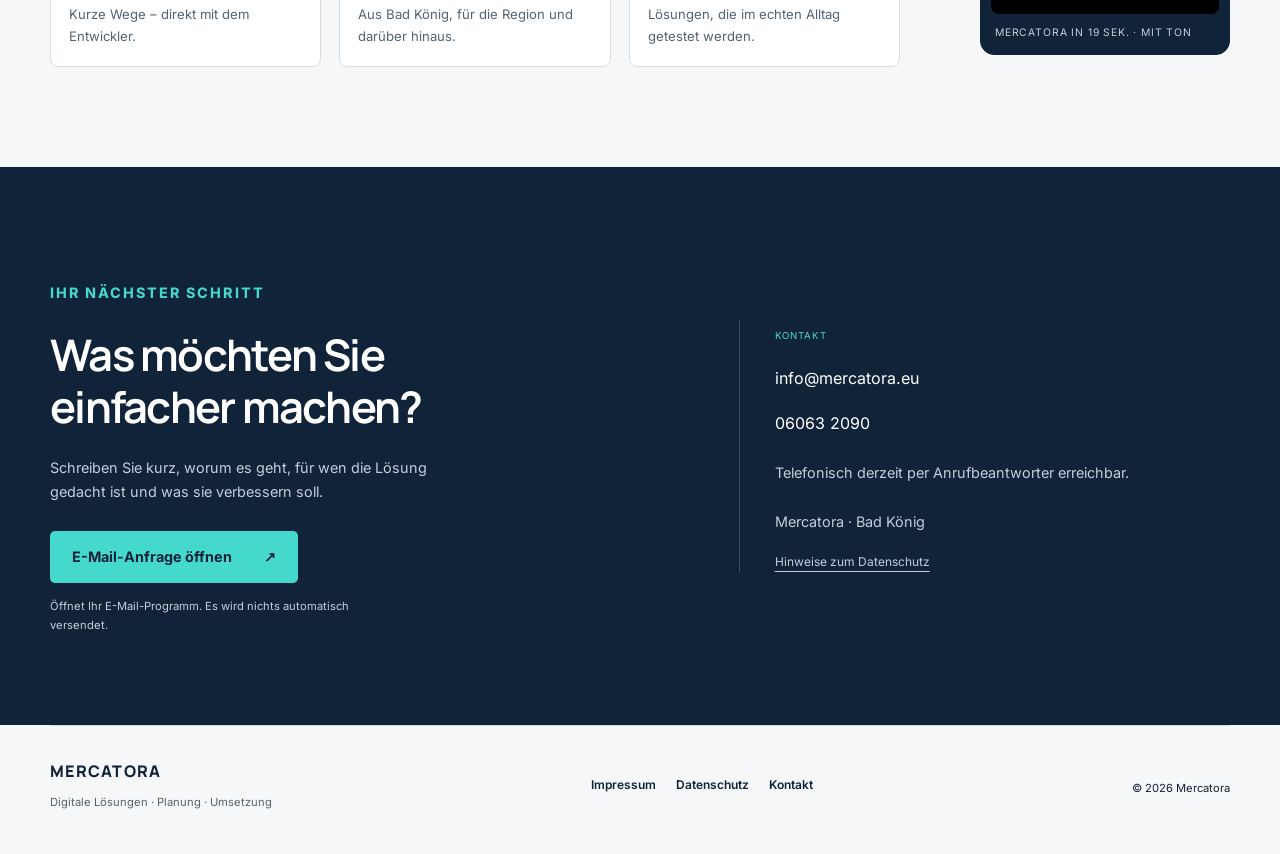
==== commit b22d51b5: "Über uns mit Mercatora-Clip, Vereins-Brudi statt Ehrenamt-Brudi Co-Authored-By: Claude Opus 5.5 <nor" ====
--- a/index.html
+++ b/index.html
@@ -28,6 +28,7 @@
 <nav aria-label="Hauptnavigation">
 <a href="index.html#leistungen">Leistungen</a>
 <a href="index.html#produkte">Produkte</a>
+<a href="index.html#ueber-uns">Über uns</a>
 <a class="nav-contact" href="index.html#kontakt">Kontakt <span aria-hidden="true">↗</span>
 </a>
 </nav>
@@ -168,7 +169,7 @@
 <p class="eyebrow light">IN PLANUNG</p>
 <div class="planned-grid">
 <div class="planned-card"><span>Bald</span><strong>Ein Herz fürs Team</strong><small>Trinkgeld-App</small></div>
-<div class="planned-card"><span>Bald</span><strong>Ehrenamt-Brudi</strong><small>App fürs Ehrenamt</small></div>
+<div class="planned-card"><span>Bald</span><strong>Vereins-Brudi</strong><small>App für Vereine &amp; Ehrenamt</small></div>
 <div class="planned-card"><span>Bald</span><strong>Stammtisch-Brudi</strong><small>App für Treffen &amp; Stammtisch</small></div>
 </div>
 </div>
@@ -203,6 +204,28 @@
 </div>
 </li>
 </ol>
+</div>
+</section>
+<section class="section wrap about" id="ueber-uns">
+<div class="about-grid">
+<div>
+<p class="eyebrow">ÜBER UNS</p>
+<h2>Aus Bad König.<br>Aus der Praxis.</h2>
+<p class="about-lead">Mercatora ist ein kleines Unternehmen aus Bad König im Odenwald. Wir entwickeln digitale Lösungen für Kleingewerbe, Selbstständige, Mittelstand und Vereine – und eigene Apps, die direkt aus dem Vereins- und Alltagsleben entstehen.</p>
+<p>Viele unserer Ideen kommen aus dem eigenen Umfeld: aus dem Sportverein, dem Ehrenamt und unserer Heimatstadt. Deshalb achten wir darauf, dass Lösungen verständlich, bezahlbar und schnell im Alltag nutzbar sind.</p>
+<ul class="about-facts">
+<li><strong>Persönlich</strong><span>Kurze Wege – direkt mit dem Entwickler.</span></li>
+<li><strong>Regional</strong><span>Aus Bad König, für die Region und darüber hinaus.</span></li>
+<li><strong>Praxisnah</strong><span>Lösungen, die im echten Alltag getestet werden.</span></li>
+</ul>
+</div>
+<figure class="product-video portrait about-video">
+<video controls preload="none" playsinline poster="assets/media/mercatora-clip-poster.jpg" width="1080" height="1920" aria-label="Mercatora Clip – unsere Produkte">
+<source src="assets/media/mercatora-clip.mp4" type="video/mp4">
+Ihr Browser kann dieses Video nicht abspielen. <a href="assets/media/mercatora-clip.mp4">Video herunterladen</a>.
+</video>
+<figcaption>Mercatora in 19 Sek. · mit Ton</figcaption>
+</figure>
 </div>
 </section>
 <section class="contact-band" id="kontakt">
--- a/assets/site.css
+++ b/assets/site.css
@@ -28,3 +28,5 @@
 @media(max-width:1000px){.product-video.portrait{width:220px}}@media(max-width:760px){.product-next,.planned{margin-top:55px;padding-top:55px}.product-video.portrait{width:240px;justify-self:start}.planned-grid{grid-template-columns:1fr}}
 .product-flip{grid-template-columns:auto minmax(0,1fr)}.product-flip .product-video{order:-1}.planned-grid{grid-template-columns:repeat(3,minmax(0,1fr));max-width:none}
 @media(max-width:1000px){.product-flip{grid-template-columns:auto minmax(0,1fr)}}@media(max-width:760px){.product-flip{grid-template-columns:1fr}.product-flip .product-video{order:0}.planned-grid{grid-template-columns:1fr}}
+.about-grid{display:grid;grid-template-columns:minmax(0,1fr) auto;gap:80px;align-items:center}.about h2{margin-bottom:24px}.about-lead{font-size:1.02rem;color:var(--navy);max-width:60ch;margin-bottom:16px}.about-grid>div>p{max-width:60ch;font-size:.95rem}.about-facts{list-style:none;margin:30px 0 0;padding:0;display:grid;grid-template-columns:repeat(3,1fr);gap:18px}.about-facts li{background:#fff;border:1px solid var(--line);border-radius:8px;padding:18px}.about-facts strong{display:block;font:700 1rem/1.4 Manrope,sans-serif;color:var(--petrol)}.about-facts span{display:block;font-size:.82rem;color:var(--muted);margin-top:4px}.about-video{background:var(--navy);border-color:var(--navy)}.about-video figcaption{color:#c1d0db}
+@media(max-width:1000px){.about-grid{gap:40px}.about-facts{grid-template-columns:1fr}}@media(max-width:760px){.about-grid{grid-template-columns:1fr}}
